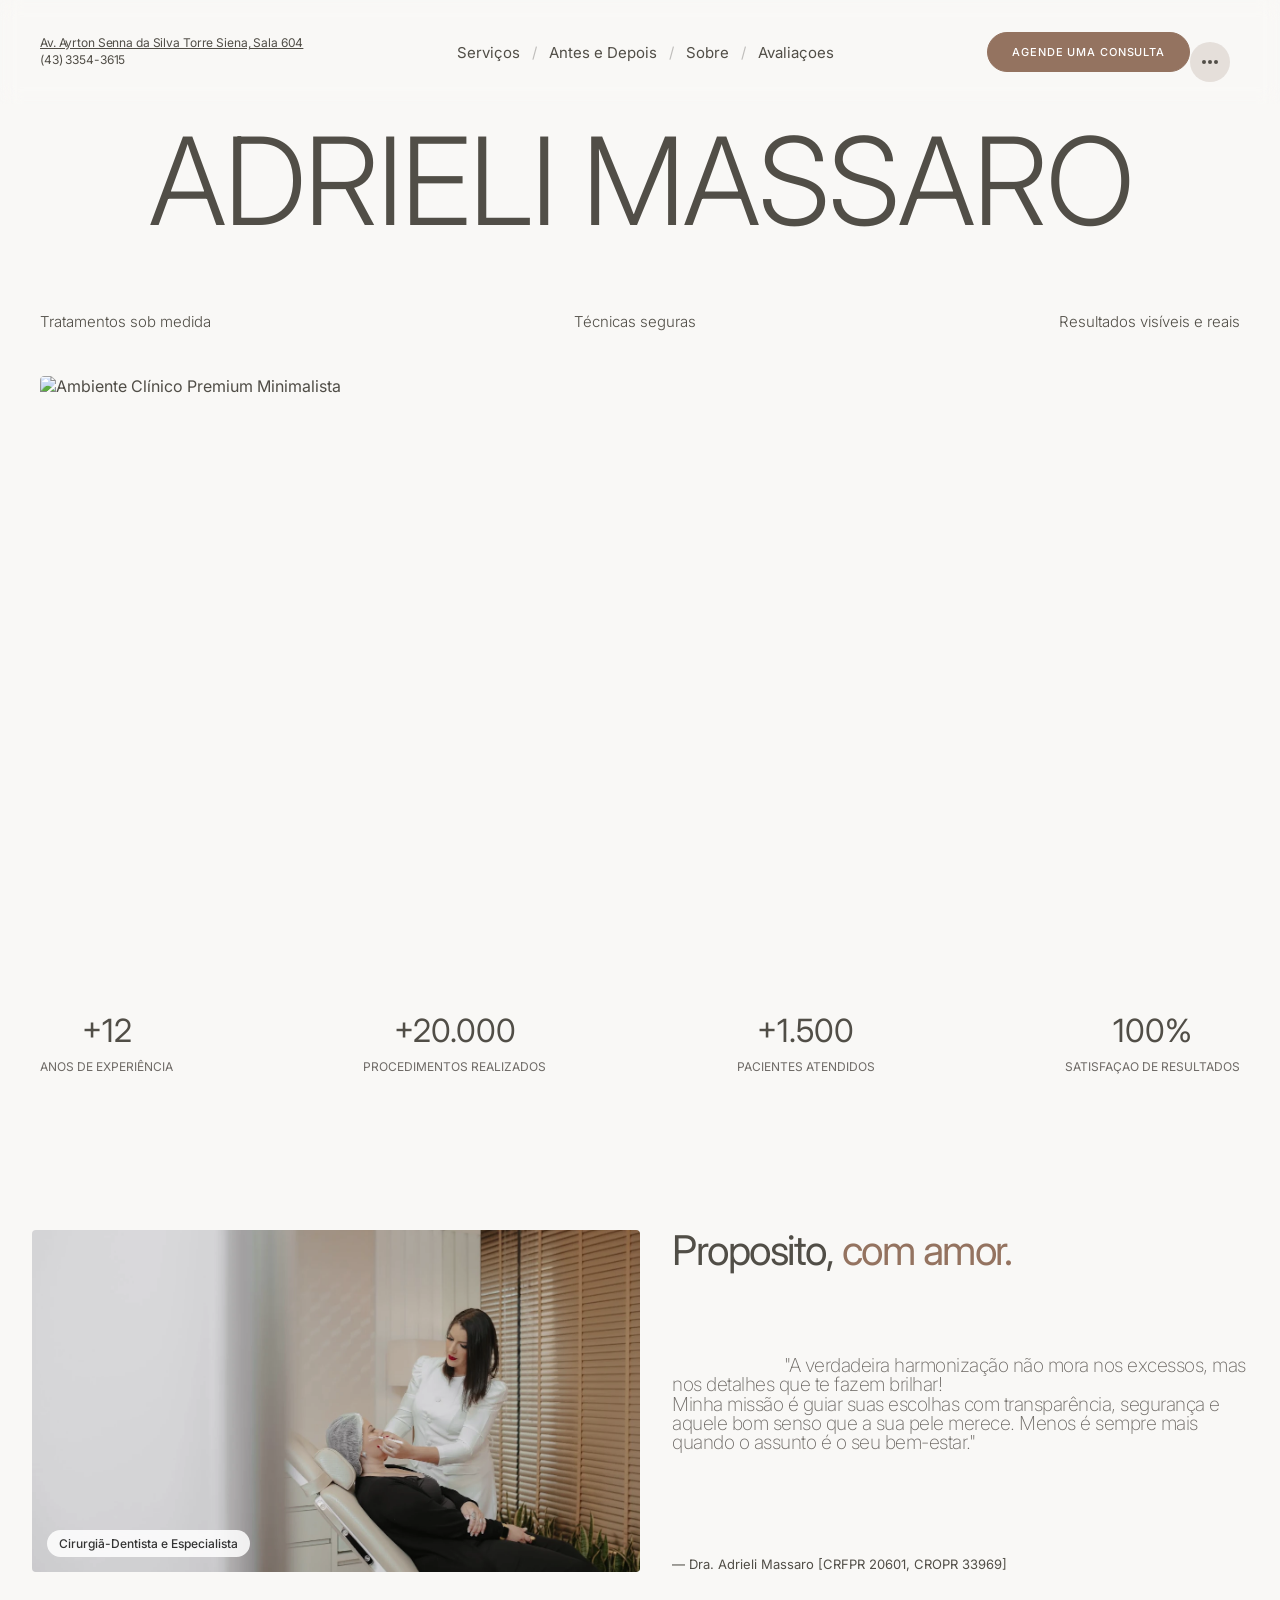
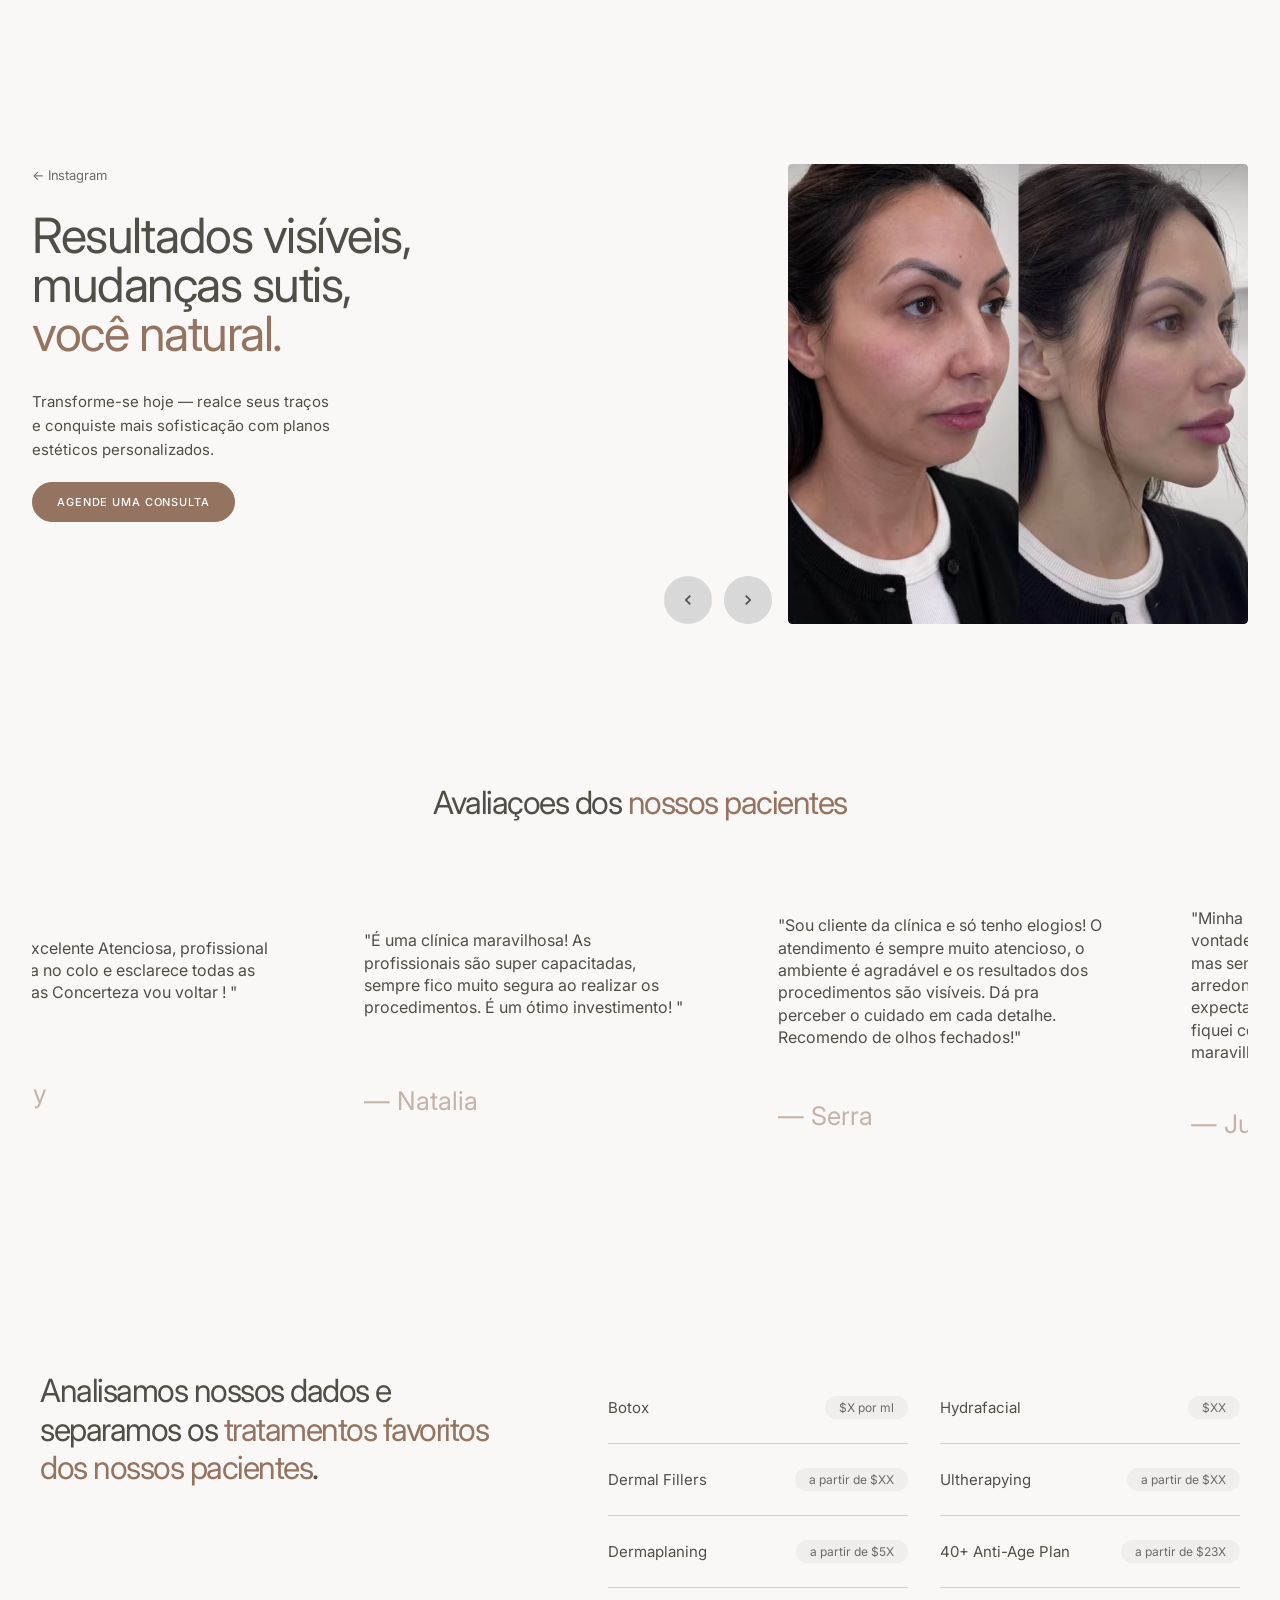
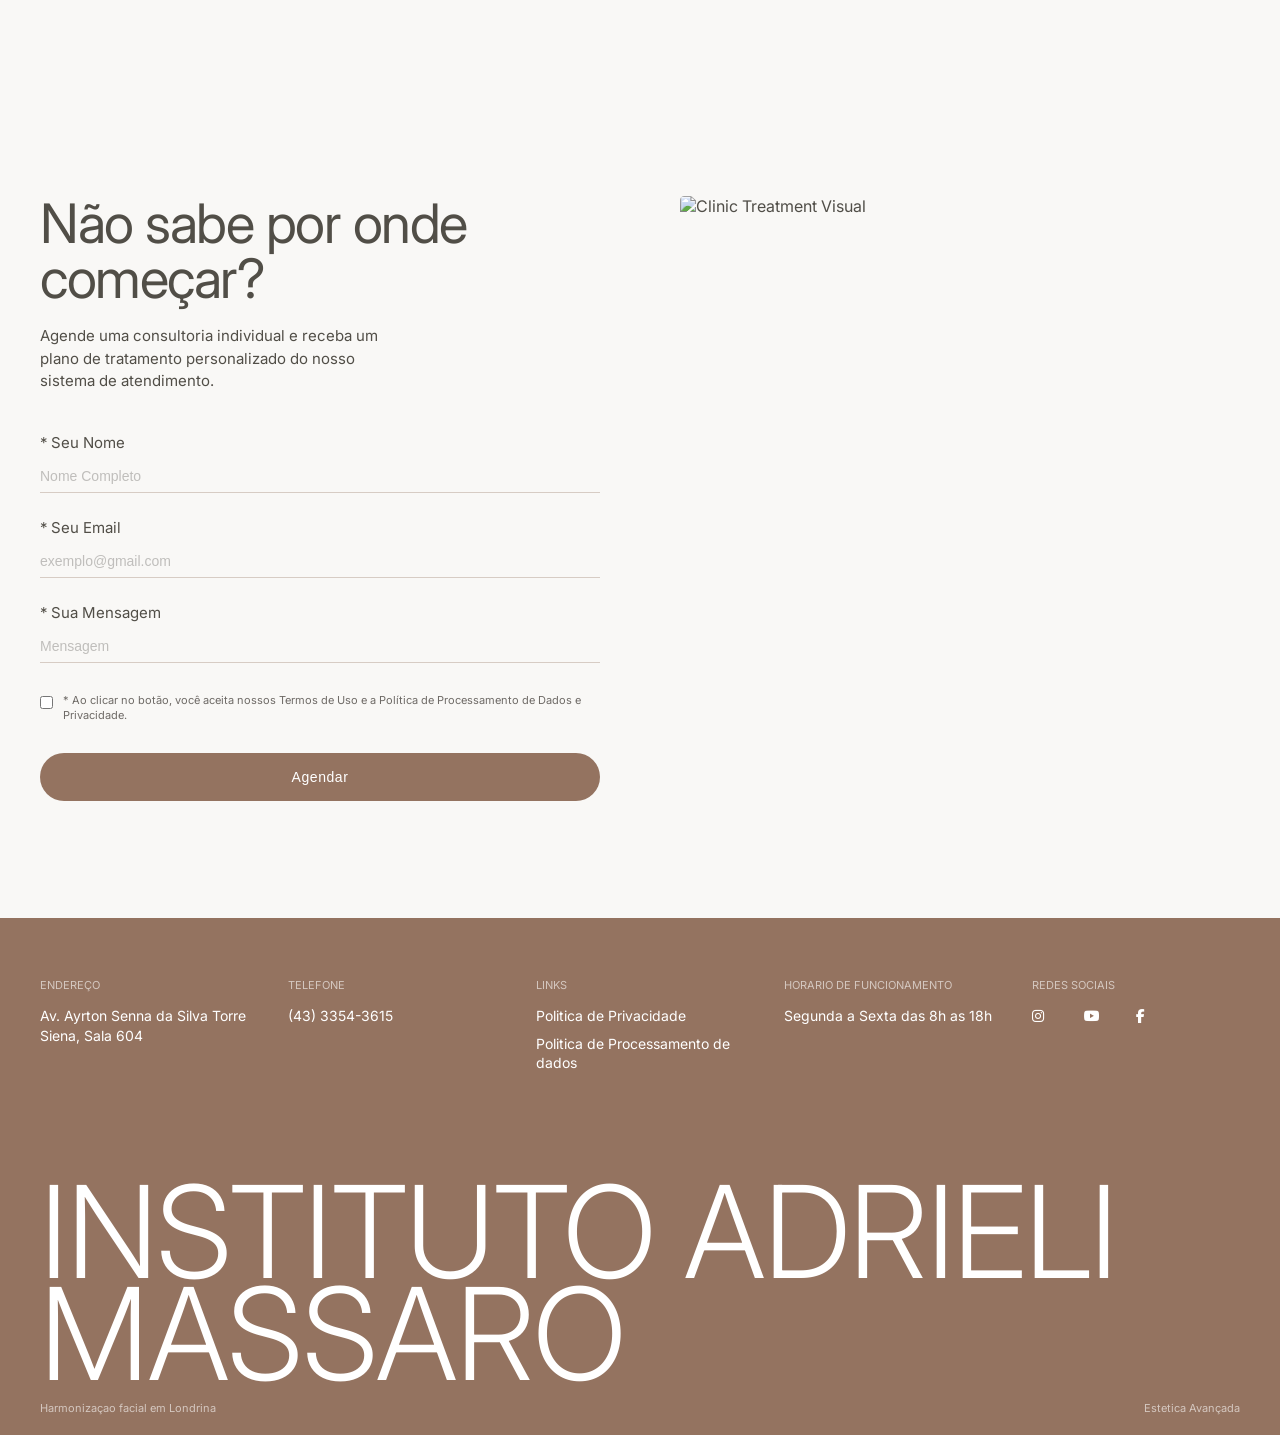
==== am/index.html @ c8bca827 "up am project" ====
<!DOCTYPE html>
<html lang="pt-BR">

<head>
    <meta charset="UTF-8">
    <meta name="viewport" content="width=device-width, initial-scale=1.0">
    <title>Harmonizaçao Facial em Londrina</title>

    <link rel="preconnect" href="https://fonts.googleapis.com">
    <link rel="preconnect" href="https://fonts.gstatic.com" crossorigin>
    <link href="https://fonts.googleapis.com/css2?family=Inter:wght@300;400;500&display=swap" rel="stylesheet">
    <link rel="stylesheet" href="style.css">
    <link rel="stylesheet" href="https://cdnjs.cloudflare.com/ajax/libs/font-awesome/6.5.1/css/all.min.css">
    <script src="https://cdnjs.cloudflare.com/ajax/libs/gsap/3.12.2/gsap.min.js"></script>

</head>

<body>


    <header class="navbar">
        <div class="nav-address">
            <a href="https://www.google.com/maps/place/Instituto+Adrieli+Massaro+%7C+Harmoniza%C3%A7%C3%A3o+em+Londrina+-+PR/@-23.3311338,-51.1826431,17z/data=!3m1!4b1!4m10!1m2!2m1!1sAv.+Ayrton+Senna+da+Silva+Torre+Siena,+Sala+604+Londrina!3m6!1s0x94eb43bbf89287ff:0x6aa1140ee7b37763!8m2!3d-23.3311388!4d-51.1777722!15sCjhBdi4gQXlydG9uIFNlbm5hIGRhIFNpbHZhIFRvcnJlIFNpZW5hLCBTYWxhIDYwNCBMb25kcmluYZIBFmhlYWx0aF9hbmRfYmVhdXR5X3Nob3DgAQA!16s%2Fg%2F11kgjy_y1t?entry=ttu&g_ep=EgoyMDI2MDYyNC4wIKXMDSoASAFQAw%3D%3D"
                target="_blank" style="text-decoration: underline; color: inherit;">
                <span>Av. Ayrton Senna da Silva Torre Siena, Sala 604</span>
            </a>
            <span>(43) 3354-3615</span>
        </div>

        <nav class="nav-links">
            <a href="#services">Serviços</a>
            <span class="nav-divider">/</span>
            <a href="#before-after">Antes e Depois</a>
            <span class="nav-divider">/</span>
            <a href="#stats">Sobre</a>
            <span class="nav-divider">/</span>

            <a href="#testimonials">Avaliaçoes</a>
        </nav>

        <div class="nav-actions">
            <a href="#book" class="btn btn-book" target="_blank">Agende uma consulta</a>
            <button class="btn-menu-dot" aria-label="Menu Extra">
                <svg width="16" height="4" viewBox="0 0 16 4">
                    <circle cx="2" cy="2" r="2" />
                    <circle cx="8" cy="2" r="2" />
                    <circle cx="14" cy="2" r="2" />
                </svg>
            </button>
        </div>

    </header>
    <div class="mobile-drawer" id="mobileDrawer">
        <div class="mobile-drawer__backdrop" id="drawerBackdrop"></div>
        <div class="mobile-drawer__panel">
            <nav class="mobile-drawer__links">
                <a href="#services">Serviços</a>
                <a href="#before-after">Antes e Depois</a>
                <a href="#stats">Sobre</a>
                <a href="#testimonials">Avaliações</a>
            </nav>
            <a href="#book" class="mobile-drawer__cta" target="_blank">Agende uma consulta</a>
        </div>
    </div>

    <main class="hero">
        <div class="hero-title-container">
            <h1 class="hero-title">ADRIELI MASSARO</h1>
        </div>


        <div class="hero-support-line">
            <div class="support-item">Tratamentos sob medida</div>
            <div class="support-item">Técnicas seguras</div>
            <div class="support-item">Resultados visíveis e reais
            </div>
        </div>

        <div class="hero-media-wrapper">
            <img src="https://images.pexels.com/photos/9157201/pexels-photo-9157201.jpeg"
                alt="Ambiente Clínico Premium Minimalista">
        </div>





    </main>
    <section class="stats" id="stats">
        <div class="stats-div">
            <p>
                +12
            </p>
            <span>anos de experiência</span>
        </div>


        <div class="stats-div">
            <p>
                +20.000
            </p>
            <span>procedimentos realizados</span>
        </div>


        <div class="stats-div">
            <p>
                +1.500
            </p>
            <span>pacientes atendidos</span>
        </div>

        <div class="stats-div">
            <p>
                100%
            </p>
            <span>satisfaçao de resultados</span>
        </div>

    </section>


    <section class="about">

        <div class="team-card">
            <div class="image-container">
                <img src="unnamed.webp" alt="">
                <span class="badge">Cirurgiã-Dentista e Especialista</span>
            </div>

        </div>

        <div class="quote-card">
            <h1>Proposito, <span class="highlight-text">com amor.</span> </h1>


            <p class="quote-text">"A verdadeira harmonização não mora nos excessos, mas
                nos detalhes que te fazem
                brilhar! <br> Minha
                missão é
                guiar suas escolhas com transparência, segurança e aquele bom senso que a sua pele merece. Menos é
                sempre mais quando o assunto é o seu bem-estar."</p>

            <span class="quote-author">— Dra. Adrieli Massaro [CRFPR 20601, CROPR 33969]</span>
        </div>


    </section>

    <section class="before-after-section" id="before-after">
        <div class="ba-container">

            <div class="ba-left">
                <span class="ba-tag"><a href="https://www.instagram.com/instituto.adrielimassaro/" target="_blank">←
                        Instagram</a></span>
                <div>
                    <h2 class="ba-title">
                        Resultados visíveis, mudanças sutis,
                        <span class="ba-title-muted"> você natural.</span>
                    </h2>
                    <p class="ba-description">
                        Transforme-se hoje — realce seus traços e conquiste mais sofisticação com planos estéticos
                        personalizados.
                    </p>
                    <br>
                    <a href="https://wa.me/554333543615?text=Ola%2C%20gostaria%20de%20agendar%20uma%20consulta!"
                        class="btn btn-book" target="_blank">Agende uma consulta</a>
                </div>

            </div>

            <div class="ba-right">
                <div class="ba-navigation">
                    <button class="nav-btn" aria-label="Anterior"> <svg viewBox="0 0 24 24">
                            <path d="M15.41 16.59L10.83 12l4.58-4.59L14 6l-6 6 6 6 1.41-1.41z" />
                        </svg></button>
                    <button class="nav-btn" aria-label="Próximo"> <svg viewBox="0 0 24 24">
                            <path d="M8.59 16.59L13.17 12 8.59 7.41 10 6l6 6-6 6-1.41-1.41z" />
                        </svg></button>
                </div>
                <div class="ba-image-wrapper">
                    <img src="image.png" alt="Antes e depois 1" class="ba-img active" />
                    <img src="image2.png" alt="Antes e depois 2" class="ba-img" />
                    <img src="image3.png" alt="Antes e depois 3" class="ba-img" />
                    <img src="image4.png" alt="Antes e depois 4" class="ba-img" />
                    <img src="image5.png" alt="Antes e depois 5" class="ba-img" />

                </div>
            </div>

        </div>
    </section>




    <section class="testimonials-section" id="testimonials">

        <header class="testimonials-header">
            <div class="testimonials-title-group">
                <h2 class="testimonials-title">Avaliaçoes dos <span class="highlight-text">nossos pacientes</span></h2>
            </div>


        </header>
        <!-- <div class="testimonials-actions">
            <button class="btn-nav btn-nav-prev" aria-label="Depoimento anterior">
                <svg viewBox="0 0 24 24">
                    <path d="M15.41 16.59L10.83 12l4.58-4.59L14 6l-6 6 6 6 1.41-1.41z" />
                </svg>
            </button>
            <button class="btn-nav btn-nav-next" aria-label="Próximo depoimento">
                <svg viewBox="0 0 24 24">
                    <path d="M8.59 16.59L13.17 12 8.59 7.41 10 6l6 6-6 6-1.41-1.41z" />
                </svg>
            </button>
        </div> -->
        <div class="testimonials-grid">

            <article class="testimonial-card">

                <blockquote class="testimonial-card-quote">
                    <p>"Adrieli é excelente
                        Atenciosa, profissional que te pega no colo e esclarece todas as suas dúvidas
                        Concerteza vou voltar !
                        "</p>
                </blockquote>
                <footer class="testimonial-card-footer">
                    <span class="author-company">Emily</span>
                </footer>
            </article>

            <article class="testimonial-card">

                <blockquote class="testimonial-card-quote">
                    <p>"É uma clínica maravilhosa! As profissionais são super capacitadas, sempre fico muito segura ao
                        realizar os procedimentos. É um ótimo investimento! "</p>
                </blockquote>
                <footer class="testimonial-card-footer">
                    <span class="author-company">Natalia</span>
                </footer>
            </article>


            <article class="testimonial-card">
                <blockquote class="testimonial-card-quote">
                    <p>"Sou cliente da clínica e só tenho elogios! O atendimento é sempre muito atencioso, o ambiente é
                        agradável e os resultados dos procedimentos são visíveis. Dá pra perceber o cuidado em cada
                        detalhe. Recomendo de olhos fechados!"</p>
                </blockquote>
                <footer class="testimonial-card-footer">
                    <span class="author-company">Serra</span>
                </footer>
            </article>

            <article class="testimonial-card">
                <blockquote class="testimonial-card-quote">
                    <p>"Minha melhor escolha. Sempre tive muita vontade em fazer harmonização facial, mas sempre tive
                        receio porque tenho rosto arredondado… superou minhas expectativas… ficou super natural e eu
                        fiquei com rosto bem mais fino. A clínica é maravilhosa!!"</p>
                </blockquote>
                <footer class="testimonial-card-footer">
                    <span class="author-company">Juliana</span>
                </footer>
            </article>

            <article class="testimonial-card">
                <blockquote class="testimonial-card-quote">
                    <p>"Amei tudo, desde atendimento na recepção, as funcionárias e o resultado ficou fantástico!! Fiz
                        tratamento capilar, botox, preenchimento labial e laser Co2!! Com certeza vou voltar!! Indico
                        muito!!!"</p>
                </blockquote>
                <footer class="testimonial-card-footer">
                    <span class="author-company">Eliane</span>
                </footer>
            </article>

            <article class="testimonial-card">
                <blockquote class="testimonial-card-quote">
                    <p>"Eu sou fã do trabalho da Dra. Adrieli, sempre gentil e dedicada a atender as necessidades das
                        pacientes. A clínica é linda, sempre cheirosa e a equipe toda é muito atenciosa e prestativa.
                        Recomendo!!!"</p>
                </blockquote>
                <footer class="testimonial-card-footer">
                    <span class="author-company">Leticia</span>
                </footer>
            </article>

        </div>
    </section>



    <section class="clinic-prices-section" id="services">
        <div class="prices-header">
            <h2>Analisamos nossos dados e separamos os<span class="highlight-text"> tratamentos favoritos dos nossos
                    pacientes</span>.</h2>
        </div>
        <div class="prices-container">

            <div class="prices-grid">
                <div class="price-item">
                    <span class="treatment-name">Botox</span>
                    <span class="price-tag">$X por ml</span>
                </div>
                <div class="price-item">
                    <span class="treatment-name">Hydrafacial</span>
                    <span class="price-tag">$XX</span>
                </div>
                <div class="price-item">
                    <span class="treatment-name">Dermal Fillers</span>
                    <span class="price-tag">a partir de $XX</span>
                </div>
                <div class="price-item">
                    <span class="treatment-name">Ultherapying</span>
                    <span class="price-tag">a partir de $XX</span>
                </div>
                <div class="price-item">
                    <span class="treatment-name">Dermaplaning</span>
                    <span class="price-tag">a partir de $5X</span>
                </div>
                <div class="price-item">
                    <span class="treatment-name">40+ Anti-Age Plan</span>
                    <span class="price-tag">a partir de $23X</span>
                </div>
            </div>
        </div>
    </section>

    <section class="clinic-contact-section">
        <div class="contact-container">
            <div class="contact-form-side">
                <h2>Não sabe por onde começar?</h2>
                <p class="contact-subtitle">Agende uma consultoria individual e receba um plano de tratamento
                    personalizado do nosso sistema de atendimento.</p>

                <form class="clinic-form" onsubmit="return false;">
                    <div class="form-group">
                        <label for="clinic-name">* Seu Nome</label>
                        <input type="text" id="clinic-name" placeholder="Nome Completo">
                    </div>

                    <div class="form-group">
                        <label for="clinic-email">* Seu Email</label>
                        <!-- Mantido o ID original para não quebrar seu CSS, apenas mudando o placeholder para fazer sentido -->
                        <input type="tel" id="clinic-phone" placeholder="exemplo@gmail.com">
                    </div>

                    <div class="form-group">
                        <label for="clinic-email">* Sua Mensagem</label>
                        <input type="text" id="clinic-text" placeholder="Mensagem">
                    </div>

                    <div class="form-checkbox-group">
                        <input type="checkbox" id="privacy-agreement">
                        <label for="privacy-agreement">* Ao clicar no botão, você aceita nossos Termos de Uso e a
                            Política
                            de Processamento de Dados e Privacidade.</label>
                    </div>

                    <button type="button" class="btn-consultation" onclick="gerarLinkWhatsApp(event)">
                        Agendar
                    </button>
                    <p class="form-error" id="form-error"></p>

                </form>
            </div>

            <div class="contact-image-side">
                <div class="image-wrapper">
                    <img src="https://images.pexels.com/photos/4672606/pexels-photo-4672606.jpeg"
                        alt="Clinic Treatment Visual">
                </div>
            </div>
        </div>
    </section>



    <footer class="clinic-footer">
        <div class="footer-container">
            <div class="footer-grid">
                <div class="footer-col">
                    <h3>Endereço</h3>
                    <p>Av. Ayrton Senna da Silva Torre Siena, Sala 604</p>
                </div>
                <div class="footer-col">
                    <h3>Telefone</h3>
                    <p>(43) 3354-3615</p>
                </div>
                <div class="footer-col">

                    <h3>Links</h3>
                    <p><a href="#">Politica de Privacidade</a></p>
                    <p><a href="#">Politica de Processamento de dados</a></p>
                </div>
                <div class="footer-col">
                    <h3>Horario de Funcionamento</h3>
                    <p>Segunda a Sexta das 8h as 18h</p>
                </div>
                <div class="footer-col">
                    <h3>Redes Sociais</h3>
                    <div class="social-icons">
                        <a href="https://www.instagram.com/dra.adrielimassaro/" target="_blank" class="icon-circle"
                            aria-label="Instagram">
                            <i class="fa-brands fa-instagram"></i>
                        </a>

                        <a href="https://www.youtube.com/@dra.adrielimassaro" target="_blank" class="icon-circle"
                            aria-label="YouTube">
                            <i class="fa-brands fa-youtube"></i>
                        </a>

                        <a href="https://www.facebook.com/institutoadrielimassaro/" target="_blank" class="icon-circle"
                            aria-label="Facebook">
                            <i class="fa-brands fa-facebook-f"></i>
                        </a>

                    </div>
                </div>
            </div>

            <div class="footer-branding">
                <div class="branding-bg-text">Instituto Adrieli massaro</div>
                <div class="branding-subtext">
                    <span>Harmonizaçao facial em Londrina</span>
                    <span>Estetica Avançada</span>
                </div>
            </div>
        </div>
    </footer>



    <script src="script.js"></script>
</body>

</html>
---- am/style.css ----
:root {
    --bg-principal: #F9F8F6;
    --texto-primario: #514E47;
    --texto-secundario: #6E6A66;
    --destaque-cta: #947360;
    --branco: #FFFFFF;
    --font-main: 'Inter', sans-serif;
    --transition-smooth: all 0.4s cubic-bezier(0.25, 1, 0.5, 1);
}

*,
*::before,
*::after {
    margin: 0;
    padding: 0;
    box-sizing: border-box;
    -webkit-font-smoothing: antialiased;
}

a {
    text-decoration: none;
    color: var(--branco);
}

body {
    background-color: var(--bg-principal);
    color: var(--texto-primario);
    font-family: var(--font-main);
    overflow-x: hidden;
}

img {
    display: block;
    border-radius: 4px;
    filter: grayscale(15%);
}


/* ─── NAVBAR ─────────────────────────────────────────────── */

.navbar {
    position: relative;
    width: 100%;
    display: flex;
    justify-content: space-between;
    align-items: center;
    padding: 2rem 40px;
    backdrop-filter: blur(10px);
    z-index: 100;
    opacity: 0;
}

.nav-address {
    font-size: 12px;
    line-height: 1.4;
    font-weight: 400;
    letter-spacing: -0.01em;
    color: var(--texto-primario);
}

.nav-address span {
    display: block;
}

.nav-links {
    display: flex;
    align-items: center;
    gap: 12px;
    font-size: 15px;
    font-weight: 400;
}

.nav-links a {
    text-decoration: none;
    color: var(--texto-primario);
    transition: var(--transition-smooth);
}

.nav-links a:hover {
    transition: 0.2s;
    color: #947360;
}

.nav-divider {
    color: rgba(60, 56, 53, 0.3);
    pointer-events: none;
}

.nav-actions {
    display: flex;
    align-items: center;
    gap: 10px;
}

.btn {
    font-size: 11px;
    font-weight: 500;
    letter-spacing: 0.08em;
    text-transform: uppercase;
    padding: 12px 24px;
    border-radius: 50px;
    cursor: pointer;
    transition: var(--transition-smooth);
    text-decoration: none;
    display: inline-block;
    border: none;
}

.btn-contacts {
    background: transparent;
    color: var(--texto-primario);
    border: 1px solid rgba(60, 56, 53, 0.2);
}

.btn-contacts:hover {
    background-color: var(--texto-primario);
    color: var(--bg-principal);
    border-color: var(--texto-primario);
}

.btn-book {
    background-color: var(--destaque-cta);
    color: var(--branco);
    border: 1px solid var(--destaque-cta);
}

.btn-book:hover {
    background-color: #7A665A;
    border-color: #7A665A;
    box-shadow: 0 4px 15px rgba(150, 126, 112, 0.2);
}

.mobile-drawer {
    display: none;
    position: fixed;
    inset: 0;
    z-index: 300;
    pointer-events: none; /* não bloqueia cliques quando fechado */
}

.mobile-drawer.is-open {
    pointer-events: all;
}

.mobile-drawer__backdrop {
    position: absolute;
    inset: 0;
    background: rgba(30, 25, 22, 0.45);
    backdrop-filter: blur(4px);
    opacity: 0;
    transition: opacity 0.3s ease;
    z-index: 1; /* atrás do painel */
}

.mobile-drawer__panel {
    position: absolute;
    top: 0;
    right: 0;
    height: 100%;
    width: min(320px, 85vw);
    background: var(--bg-principal, #faf8f5);
    display: flex;
    flex-direction: column;
    justify-content: center;
    gap: 2.5rem;
    padding: 3rem 2.5rem;
    transform: translateX(100%);
    transition: transform 0.35s cubic-bezier(0.4, 0, 0.2, 1);
    z-index: 2; /* na frente do backdrop */
}

.mobile-drawer.is-open .mobile-drawer__backdrop {
    opacity: 1;
}

.mobile-drawer.is-open .mobile-drawer__panel {
    transform: translateX(0);
}

/* Estado aberto */
.mobile-drawer.is-open .mobile-drawer__backdrop {
    opacity: 1;
}

.mobile-drawer.is-open .mobile-drawer__panel {
    transform: translateX(0);
}

/* Links do drawer */
.mobile-drawer__links {
    display: flex;
    flex-direction: column;
    gap: 1.5rem;
}

.mobile-drawer__links a {
    font-size: 22px;
    font-weight: 400;
    letter-spacing: -0.02em;
    color: var(--texto-primario);
    text-decoration: none;
    transition: color 0.2s;
}

.mobile-drawer__links a:hover {
    color: #947360;
}

/* CTA dentro do drawer */
.mobile-drawer__cta {
    display: inline-block;
    font-size: 11px;
    font-weight: 500;
    letter-spacing: 0.08em;
    text-transform: uppercase;
    padding: 12px 24px;
    border-radius: 50px;
    background-color: var(--destaque-cta);
    color: var(--branco);
    text-decoration: none;
    text-align: center;
    transition: background 0.2s;
}

.mobile-drawer__cta:hover {
    background-color: #7A665A;
}


.btn-menu-dot {
    position: relative;
    z-index: 200;
    transition: var(--transition-smooth), top 0.3s, right 0.3s, position 0s;

    top: 10px;
    right: 10px;
    width: 40px;
    height: 40px;
    border-radius: 50%;
    background-color: rgba(150, 126, 112, 0.2);
    display: flex;
    align-items: center;
    justify-content: center;
    cursor: pointer;
    transition: var(--transition-smooth);
    border: none;
}
.btn-menu-dot.is-floating {
    position: fixed;
    top: 20px;
    right: 24px;
    background-color: rgba(150, 126, 112, 0.85);
    backdrop-filter: blur(8px);
    box-shadow: 0 4px 20px rgba(0, 0, 0, 0.12);
}
.btn-menu-dot.is-floating svg {
    fill: var(--branco);
}

.btn-menu-dot:hover {
    background-color: rgba(60, 56, 53, 0.1);
    transform: scale(1.05);
}

.btn-menu-dot svg {
    fill: var(--texto-primario);
}



/* ─── HERO ───────────────────────────────────────────────── */

.hero {
    padding: 0 40px 60px 40px;
    display: flex;
    flex-direction: column;
    width: 100%;
}

.hero-title-container {
    overflow: hidden;
    margin-top: -10px;
    display: flex;
    padding: 2rem 0;

}

.hero-title {
    font-size: 9.5vw;
    font-weight: 300;
    letter-spacing: -2px;
    line-height: 0.9;
    text-transform: uppercase;
    text-align: center;
    width: 100%;
    color: var(--texto-primario);
    user-select: none;
    transform: translateY(100%);
}

.hero-support-line {
    display: flex;
    justify-content: space-between;
    align-items: center;
    margin-top: 25px;
    margin-bottom: 45px;
    padding-top: 20px;
    font-size: 15px;
    font-weight: 300;
    color: var(--texto-primario);
    opacity: 0;
}

.hero-media-wrapper {
    width: 100%;
    aspect-ratio: 21 / 9;
    overflow: hidden;
    border-radius: 4px;
    opacity: 0;
    transform: scale(1.03);
}

.hero-media-wrapper img {
    width: 100%;
    height: 100%;
    object-fit: cover;
    object-position: center 35%;
    filter: grayscale(10%) contrast(102%);
}


/* stats */

.stats {
    padding: 60px 40px;
    width: 100%;
    display: flex;
    flex-direction: row;
    justify-content: space-between;


}

.stats-div {
    display: flex;
    flex-direction: column;
    align-items: center;
    gap: 0.6rem;

}

.stats-div p {
    font-size: 2rem;
}

.stats-div span {
    text-transform: uppercase;
    color: var(--texto-secundario);
    font-size: 0.75rem;

}


/* avalicoes */
.testimonials-section {
    min-height: 60vh;
    padding: 4rem 2rem;
    margin: 0 auto;
}



/* ==========================================================================
       CABEÇALHO (.testimonials-header)
       ========================================================================== */

.testimonials-header {
    display: flex;
    flex-direction: column;
    align-items: center;
    gap: 24px;
    margin-bottom: 40px;

}

.testimonials-title {
    font-size: 3.2rem;
    font-weight: 400;
    line-height: 1.2;
    color: var(--texto-primario);

}


.testimonials-nav-group {
    display: flex;
    flex-direction: column;
    gap: 20px;
    max-width: 500px;
}

.testimonials-support-text {
    font-size: 1rem;
    line-height: 1.5;
    color: var(--texto-secundario);
    text-align: center;
}

.testimonials-actions {
    display: flex;
    gap: 12px;
}


.btn-nav svg,
.ba-navigation svg {
    width: 20px;
    height: 20px;
    fill: currentColor;
}

/* ==========================================================================
       GRID / CARROSSEL RESPONSIVO (.testimonials-grid)
       ========================================================================== */
.testimonials-grid {
    display: flex;
    /* Mudamos para flex para facilitar o efeito de loop infinito */
    gap: 24px;
    overflow-x: auto;
    scrollbar-width: none;
    /* Oculta barra no Firefox */
    padding-bottom: 10px;
}

.testimonials-grid::-webkit-scrollbar {
    display: none;
    /* Oculta barra no Chrome/Safari */
}

/* Garante que os cards mantenham o tamanho correto no Flexbox */
.testimonial-card {
    flex: 0 0 calc((100% - (24px * 2)) / 3);
    /* mobile- */
    border-radius: 4px;
    padding: 32px;
    display: flex;
    flex-direction: column;
    justify-content: space-evenly;
    gap: 32px;
    min-height: 320px;
    /* NOVAS PROPRIEDADES PARA O EFEITO */
    transition: transform 0.4s cubic-bezier(0.25, 1, 0.5, 1), box-shadow 0.4s ease;
    position: relative;
    z-index: 1;
    cursor: pointer;
}

/* Efeito Hover no Card */
.testimonial-card:hover {
    z-index: 10;
}

/* Citação */
.testimonial-card-quote {
    font-size: 1rem;
    line-height: 1.4;
    color: var(--texto-primario);
}

/* Rodapé do Card */
.testimonial-card-footer {
    font-size: 1.6rem;
    color: #94736085;
}



.author-company::before {
    content: " — ";
}


/* Container Principal */
.team-section {

    margin: 0 auto;
    padding: 60px 2rem;
}

/* Cabeçalho Alinhado */
.team-header {
    display: flex;
    justify-content: space-between;
    margin-bottom: 40px;
}

.team-header p {
    color: var(--texto-primario);
    text-align: right;
}

.team-header h2 {
    font-size: 3.2rem;
    font-weight: 400;
    line-height: 1;
    color: var(--texto-primario);
    max-width: 45%;
}

/* Grid Responsivo (Mobile First) */
.team-grid {
    display: grid;
    grid-template-columns: repeat(3, 1fr);
    gap: 20px;

}

/* Card Individual */
.team-card {
    display: flex;
    flex-direction: column;
}

/* Container da Imagem para posicionar o Badge */
.team-card .image-container {
    position: relative;
    width: 100%;
    aspect-ratio: 16/9;
    overflow: hidden;
}

.team-card .image-container img {
    width: 100%;
    height: 100%;

    object-fit: cover;
    /* Garante que a foto preencha o espaço sem distorcer */
    display: block;
}

/* Badge (Etiqueta dentro da foto) */
.team-card .badge {
    position: absolute;
    bottom: 15px;
    left: 15px;
    background-color: rgba(255, 255, 255, 0.85);
    backdrop-filter: blur(4px);
    /* Efeito sutil de vidro fosco */
    padding: 6px 12px;
    border-radius: 20px;
    font-size: 0.75rem;
    color: #333;
    font-weight: 500;
    pointer-events: none;
    /* Evita interferir no clique */
}

.nav-buttons {
    display: flex;
    gap: 12px;
}

.nav-btn,
.btn-nav {
    width: 48px;
    height: 48px;
    border-radius: 50%;
    border: none;
    background-color: #d8d8d8;
    color: var(--texto-primario);
    display: flex;
    align-items: center;
    justify-content: center;
    cursor: pointer;
    transition: transform 0.3s cubic-bezier(0.25, 1, 0.5, 1), opacity 0.3s ease;
}

.nav-btn:hover {
    transform: scale(1.05);
    opacity: 0.85;
}


/* ─── PREÇOS ─────────────────────────────────────────────── */

.clinic-prices-section {
    display: flex;
    flex-direction: row;
    justify-content: space-between;
    align-items: flex-start;
    padding: 7rem 40px;
    gap: 7rem;
}

.prices-header {
    max-width: 38%;
    flex-shrink: 0;
}

.prices-header h2,
.testimonials-header h2 {
    font-size: clamp(1.8rem, 2.5vw, 2.5rem);
    font-weight: 400;
    line-height: 1.2;
    margin: 0;
    color: var(--texto-primario);
}

.highlight-text {
    color: var(--destaque-cta);
}

.prices-container {
    width: 90%;
}

.prices-grid {
    flex: 1;
    display: grid;
    grid-template-columns: 1fr 1fr;
    column-gap: 2rem;
    row-gap: 0;

}

.price-item {
    display: flex;
    justify-content: space-between;
    align-items: center;
    padding: 1.5rem 0;
    border-bottom: 1.5px solid #94736055;
}

.treatment-name {
    font-size: 15px;
    font-weight: 400;
    color: var(--texto-primario);
}

.price-tag {
    font-size: 12px;
    background-color: rgba(60, 56, 53, 0.05);
    padding: 4px 14px;
    border-radius: 20px;
    color: var(--texto-secundario);
}

/**/

.about {
    padding: 6rem 2rem;
    display: grid;
    grid-template-columns: repeat(2, 1fr);

}


.about p {
    font-size: 1.5vw;
    letter-spacing: -0.5px;
    line-height: 1;
    color: var(--texto-secundario);
    font-weight: 200;
    text-indent: 7rem;

}

.quote-card {
    display: flex;
    flex-direction: column;
    justify-content: space-between;
    padding-left: 2rem;
    position: relative;
    overflow: hidden;
}

.quote-card h1 {
    font-size: 3.2vw;
    font-weight: 400;
    line-height: 1;
    color: var(--texto-primario);


}

.quote-mark {
    position: absolute;
    top: -2vw;
    left: -2vw;
    font-size: 7vw;
    line-height: 1;
    color: #000;
    opacity: 0.3;
    user-select: none;
    pointer-events: none;
}

.quote-text {
    position: relative;
    z-index: 1;
    font-size: 15px;
    line-height: 1.7;
    color: #111;
    margin: 0 0 1.2rem;

}

.quote-author {
    font-size: 13px;
    color: var(--texto-primario);
}

/* ─── BEFORE / AFTER ─────────────────────────────────────── */

.before-after-section {
    padding: 6rem 2rem;

}

.ba-container {
    display: grid;
    grid-template-columns: 1fr 1fr;
    gap: 3rem;
    align-items: start;
    justify-content: space-between;
}

.ba-left {
    display: flex;
    flex-direction: column;
    height: 100%;
    gap: 28px;
    width: 70%;
}

.ba-left>div {
    margin-top: vh;
}

.ba-tag a {
    font-size: 13px;
    color: var(--texto-secundario);
    font-weight: 400;
    letter-spacing: -0.01em;
}

.ba-title {
    font-size: clamp(32px, 3.8vw, 56px);
    font-weight: 400;
    line-height: 1;
    color: var(--texto-primario);
}

.ba-title-muted {
    color: var(--destaque-cta);
}

.ba-description {
    font-size: 15px;
    line-height: 1.6;
    color: var(--texto-primario);
    max-width: 300px;
    margin-top: 2rem;
}

.ba-navigation {
    display: flex;
    gap: 12px;
    margin-top: 8px;
}

.ba-right {
    display: flex;
    align-items: end;
    gap: 1rem;
}

.ba-image-wrapper {
    width: 100%;
    aspect-ratio: 1 / 1;
    overflow: hidden;
    border-radius: 4px;
    position: relative;
}

.ba-img {
    position: absolute;
    inset: 0;
    width: 100%;
    height: 100%;
    object-fit: cover;
    object-position: center top;
    display: block;
    opacity: 0;
    transition: opacity 0.5s ease;
}

.ba-img.active {
    opacity: 1;
}


@media (max-width: 1024px) {

    .about {
        grid-template-columns: 1fr;

    }

    .ba-container {
        grid-template-columns: 1fr;
        gap: 40px;
    }

    .ba-right {
        flex-direction: column;

        gap: 1rem;
    }

    .ba-left {
        width: 100%;
    }

    .ba-description {
        max-width: 100%;
    }
}

@media (max-width: 480px) {
    .before-after-section {
        padding: 60px 20px;
    }

    .ba-image-wrapper {
        aspect-ratio: 4 / 3;
    }
}

/* ─── CONTATO ────────────────────────────────────────────── */

.clinic-contact-section {
    padding: 6rem 40px;
}

.contact-container {
    display: flex;
    align-items: flex-start;
    gap: 5rem;
}

.contact-form-side {
    flex: 1;
}

.contact-form-side h2 {
    font-size: 3.4rem;
    font-weight: 400;
    margin: 0 0 20px 0;
    line-height: 1;
    color: var(--texto-primario);
}

.contact-subtitle {
    font-size: 15px;
    color: var(--texto-primario);
    line-height: 1.5;
    margin-bottom: 40px;
    max-width: 360px;
}

.clinic-form .form-group {
    margin-bottom: 25px;
}

.form-error {
    color: #e53935;
    font-size: 0.8rem;
    margin-top: 0.5rem;
    min-height: 1em;
    /* evita layout shift */
}

.clinic-form label {
    display: block;
    font-size: 15px;
    margin-bottom: 8px;
    font-weight: 400;
    color: var(--texto-primario);
}

.clinic-form input[type="text"],
.clinic-form input[type="tel"] {
    width: 100%;
    border: none;
    border-bottom: 1.5px solid #94736055;
    background: transparent;
    padding: 8px 0;
    font-size: 14px;
    color: var(--texto-primario);
    outline: none;
    transition: border-color 0.3s ease;
}

.clinic-form input[type="text"]:focus,
.clinic-form input[type="tel"]:focus {
    border-bottom-color: var(--destaque-cta);
}

.clinic-form input::placeholder {
    color: rgba(60, 56, 53, 0.3);
}

.clinic-form .form-checkbox-group {
    display: flex;
    align-items: flex-start;
    gap: 10px;
    margin-top: 30px;
    margin-bottom: 30px;
}

.clinic-form input[type="checkbox"] {
    margin-top: 3px;
    accent-color: var(--destaque-cta);
}

.clinic-form .form-checkbox-group label {
    font-size: 11px;
    color: var(--texto-secundario);
    line-height: 1.4;
    margin: 0;
}

.btn-consultation {
    display: block;
    width: 100%;
    background-color: var(--destaque-cta);
    color: var(--branco);
    border: none;
    padding: 16px;
    border-radius: 30px;
    font-size: 14px;
    font-weight: 500;
    letter-spacing: 0.04em;
    cursor: pointer;
    text-align: center;
    transition: var(--transition-smooth);
}

.btn-consultation:hover {
    background-color: #7A665A;
}

.contact-image-side {
    flex: 1;
}

.image-wrapper {
    width: 100%;
    aspect-ratio: 1.2 / 1;
    overflow: hidden;
    border-radius: 4px;
}

.image-wrapper img {
    width: 100%;
    height: 100%;
    object-fit: cover;
    object-position: center;
}


/* ─── FOOTER ─────────────────────────────────────────────── */

.clinic-footer {
    background-color: var(--destaque-cta);
    color: var(--branco);
    padding: 60px 40px 20px 40px;
}

.footer-grid {
    display: flex;
    justify-content: space-between;
    flex-wrap: wrap;
    gap: 40px;
    margin-bottom: 80px;
}

.footer-col {
    flex: 1;
    min-width: 160px;
}

.footer-col h3 {
    font-size: 11px;
    font-weight: 400;
    color: rgba(255, 255, 255, 0.6);
    text-transform: uppercase;
    margin: 0 0 14px 0;
}

.footer-col p,
.footer-col a {
    font-size: 14px;
    color: var(--branco);
    text-decoration: none;
    display: block;
    margin: 0 0 8px 0;
    line-height: 1.4;
}

.footer-col a:hover {
    opacity: 0.7;
}

.social-icons {
    display: flex;
    gap: 12px;
}

.mobile-drawer {
    display: none;
}

.icon-circle {
    display: inline-flex;
    align-items: center;
    justify-content: center;
    width: 40px;
    height: 40px;
    border-radius: 50%;
    color: #fff;
    /* Cor do ícone */
    text-decoration: none;
    font-size: 18px;
    /* Tamanho do ícone */
    transition: 0.3s;
}

/* Efeito opcional ao passar o mouse */
.icon-circle:hover {
    opacity: 0.8;
}

.footer-branding {
    margin-top: 40px;
    padding-top: 20px;
}

.branding-bg-text {
    font-size: 10vw;
    font-weight: 300;
    line-height: 0.8;
    text-transform: uppercase;
    width: 100%;
}

.branding-subtext {
    display: flex;
    justify-content: space-between;
    font-size: 11px;
    color: rgba(255, 255, 255, 0.6);
    margin-top: 15px;
}

h1,
h2,
.branding-bg-text {
    letter-spacing: -1.5px;
}

/* ─── RESPONSIVIDADE ─────────────────────────────────────── */

@media (max-width: 1024px) {


    .team-grid {
        grid-template-columns: repeat(2, 1fr);
    }

    .team-header h2 {
        font-size: 2.5rem;
    }


    .navbar {
        padding: 20px;
    }

    .nav-links {
        display: none;
    }

    .hero {
        padding: 0 20px 40px 20px;
    }

    .hero-support-line {
        font-size: 11px;
    }


    .clinic-prices-section {
        gap: 2rem;
    }

    .prices-header {
        max-width: 56%;

    }

    .prices-container {
        width: 100%;
    }

    .prices-grid {
        grid-template-columns: 1fr;
    }

    .contact-container {
        flex-direction: column-reverse;
        gap: 50px;

    }

    .contact-form-side {
        width: 100%;
    }


}

@media (max-width: 768px) {

  .mobile-drawer {
        display: block;
    }

    .nav-links {
        display: none;
    }

    .btn-book {
        display: none;
    }

    .navbar {
        padding: 1.5rem 20px;
    }

    .testimonial-card {
        flex: 0 0 calc(100% - 40px);
        /* Mobile */
    }


    .team-grid {
        grid-template-columns: 1fr;
    }

    .hero-title {
        font-size: 10vw;
        margin-top: 20px;
    }

    .hero-support-line {
        gap: 10px;
        text-align: center;
        align-items: center;
    }

    .hero-media-wrapper {
        aspect-ratio: 16 / 10;
    }

    .clinic-prices-section {
        flex-direction: column;
        align-items: stretch;
    }

    .prices-header {
        max-width: 100%;
        text-align: left;
    }

    .contact-form-side h2 {
        font-size: 38px;
    }

    .footer-grid {
        display: grid;
        grid-template-columns: 1fr 1fr;
        gap: 30px;
    }

    .clinic-prices-section,
    .clinic-contact-section,
    .testimonials-section {
        padding: 6rem 20px;
    }

    .clinic-footer {
        padding: 40px 20px 20px 20px;
    }

    .stats {

        display: grid;
        grid-template-columns: 1fr 1fr;
        padding: 0;
    }

    .stats-div {
        display: flex;
        flex-direction: column;
        gap: 1rem;
        margin: 1.5rem;

    }

    .stats-div p {
        font-size: 7vw;
    }


    .stats-div span {
        text-transform: uppercase;
        color: var(--texto-secundario);
        font-size: 0.65rem;

    }
}

@media (max-width: 480px) {

    .clinic-prices-section,
    .clinic-contact-section {
        padding-left: 20px;
        padding-right: 20px;
    }

    .ba-title {
        font-size: 32px;
        margin-bottom: 20px;
    }

    .stats-div {
        align-items: start;
    }


    .footer-grid {
        grid-template-columns: 1fr;
    }

    .branding-subtext {
        flex-direction: column;
        gap: 50px;
    }
}
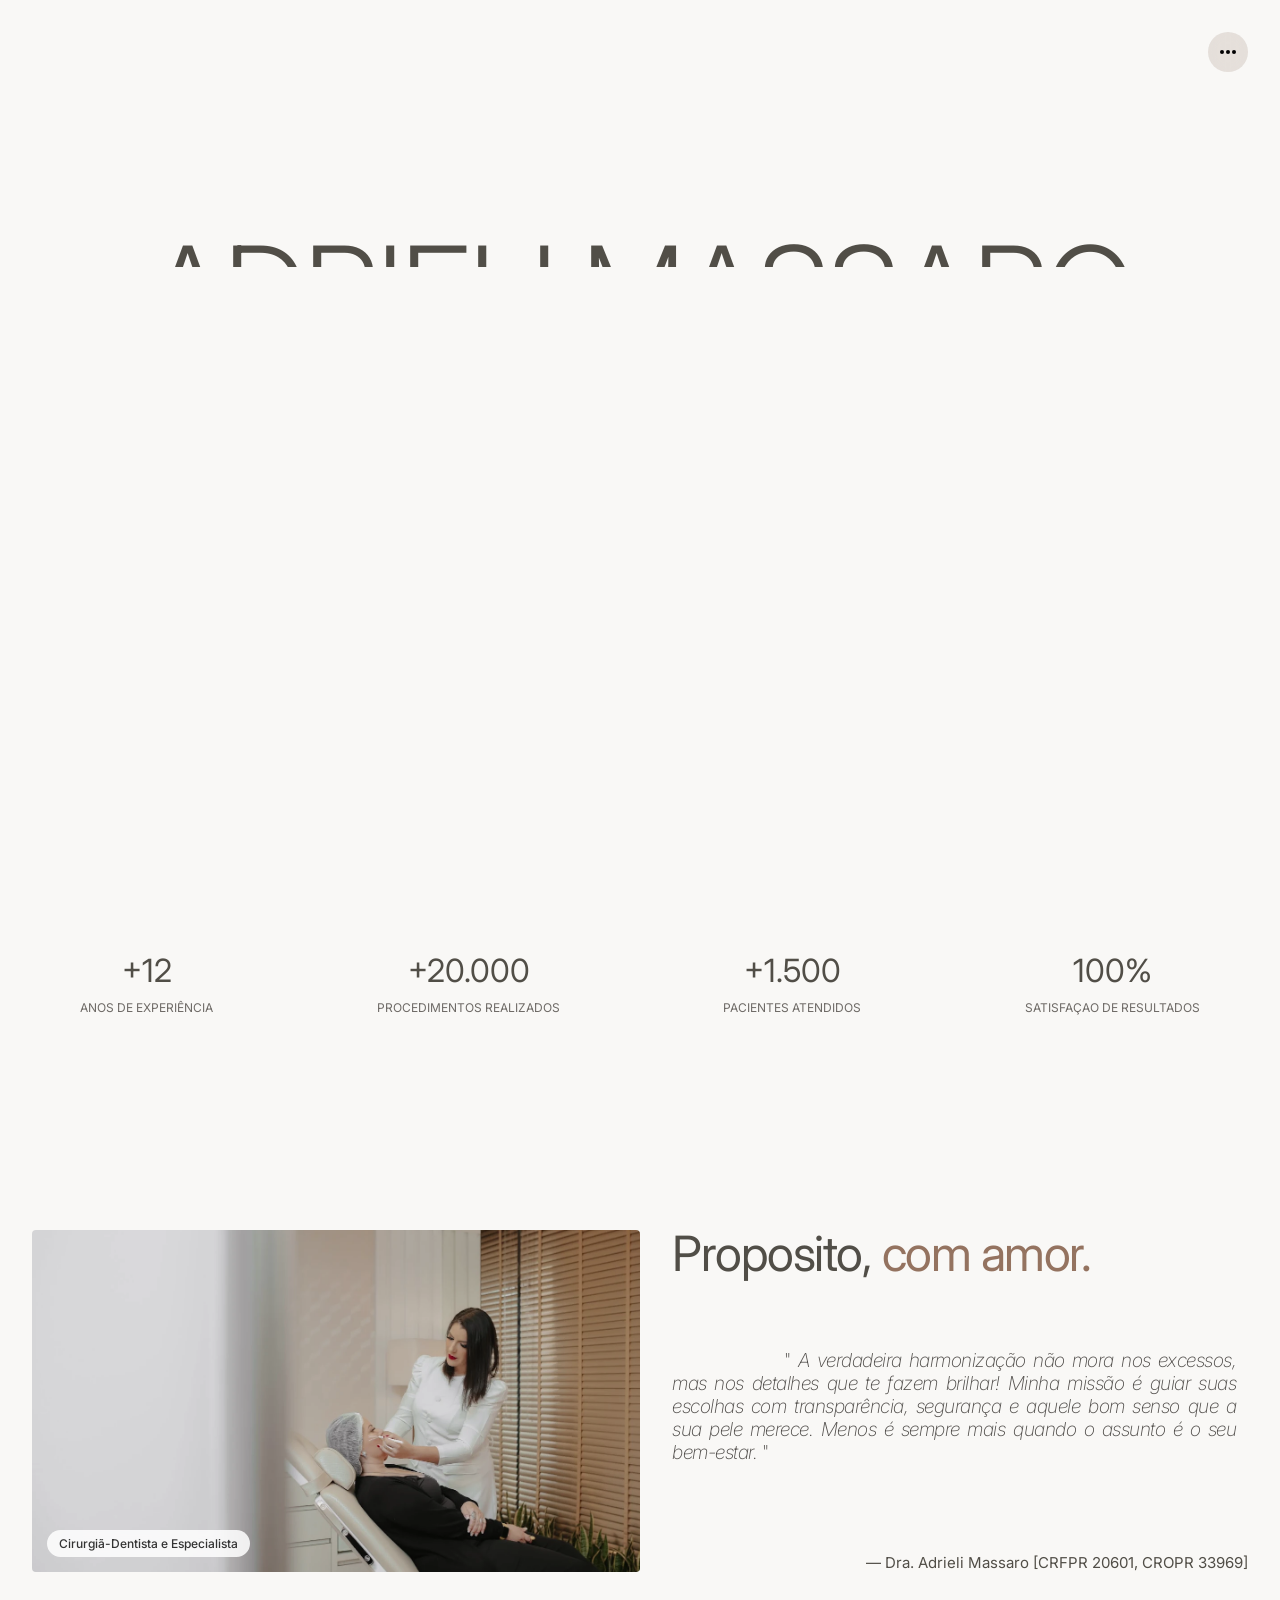
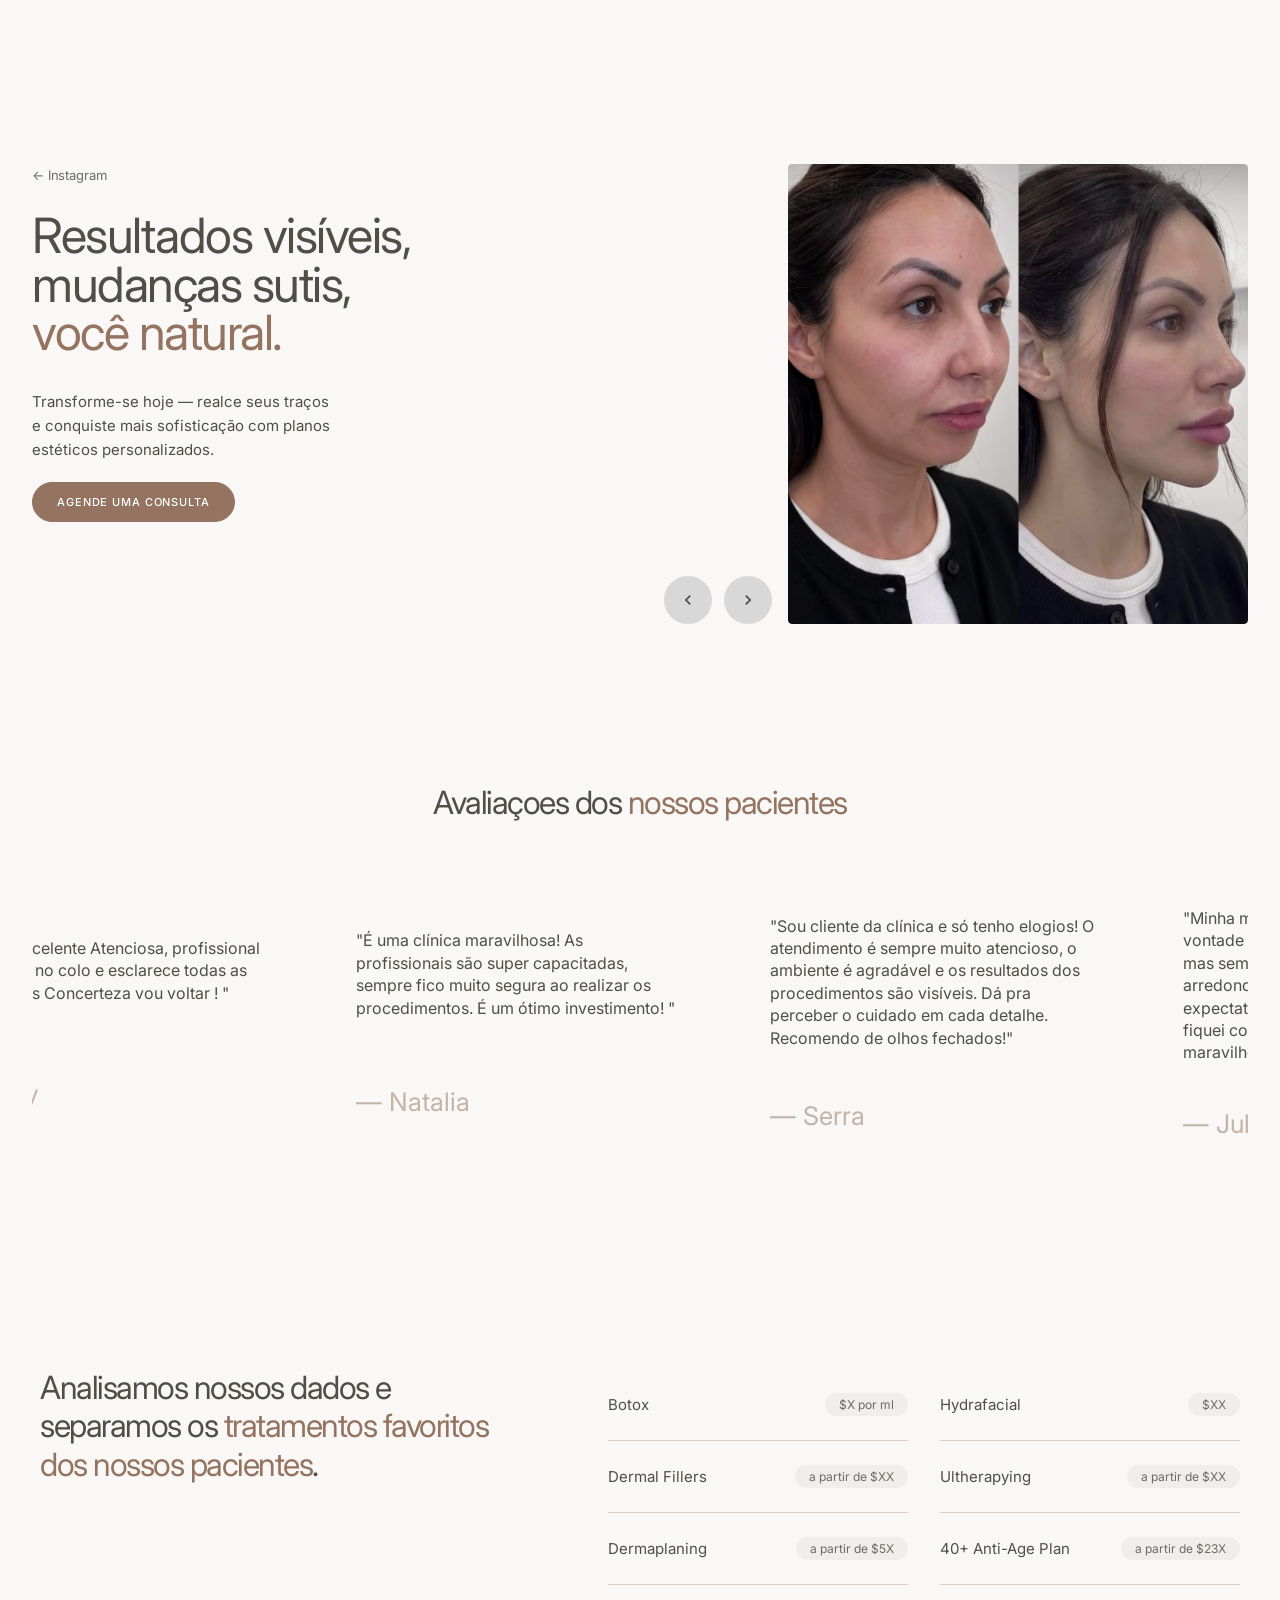
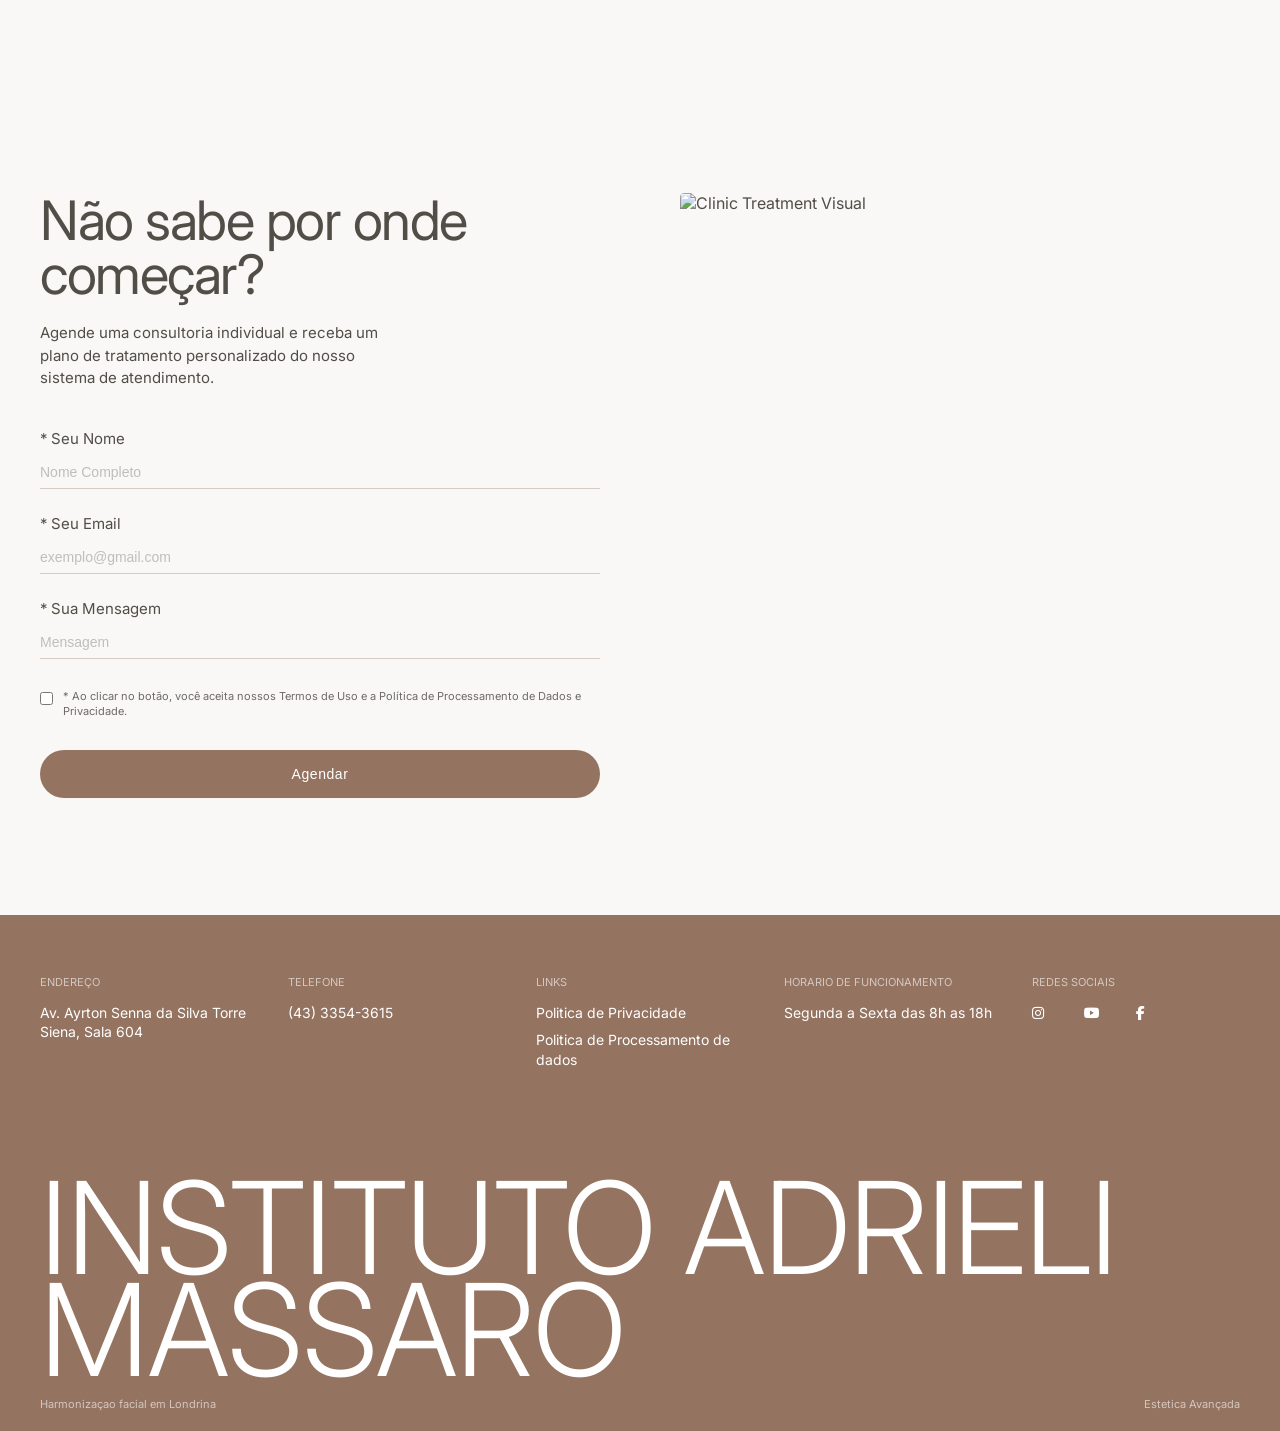
==== commit 6ac75abe: "up improvements (menu mob nao abre, - feito about section nao responsiva - feito todos os efeitos (s" ====
--- a/am/index.html
+++ b/am/index.html
@@ -12,55 +12,81 @@
     <link rel="stylesheet" href="style.css">
     <link rel="stylesheet" href="https://cdnjs.cloudflare.com/ajax/libs/font-awesome/6.5.1/css/all.min.css">
     <script src="https://cdnjs.cloudflare.com/ajax/libs/gsap/3.12.2/gsap.min.js"></script>
-
+    <script src="https://cdnjs.cloudflare.com/ajax/libs/gsap/3.12.2/ScrollTrigger.min.js"></script>
 </head>
 
 <body>
 
 
-    <header class="navbar">
-        <div class="nav-address">
-            <a href="https://www.google.com/maps/place/Instituto+Adrieli+Massaro+%7C+Harmoniza%C3%A7%C3%A3o+em+Londrina+-+PR/@-23.3311338,-51.1826431,17z/data=!3m1!4b1!4m10!1m2!2m1!1sAv.+Ayrton+Senna+da+Silva+Torre+Siena,+Sala+604+Londrina!3m6!1s0x94eb43bbf89287ff:0x6aa1140ee7b37763!8m2!3d-23.3311388!4d-51.1777722!15sCjhBdi4gQXlydG9uIFNlbm5hIGRhIFNpbHZhIFRvcnJlIFNpZW5hLCBTYWxhIDYwNCBMb25kcmluYZIBFmhlYWx0aF9hbmRfYmVhdXR5X3Nob3DgAQA!16s%2Fg%2F11kgjy_y1t?entry=ttu&g_ep=EgoyMDI2MDYyNC4wIKXMDSoASAFQAw%3D%3D"
-                target="_blank" style="text-decoration: underline; color: inherit;">
-                <span>Av. Ayrton Senna da Silva Torre Siena, Sala 604</span>
-            </a>
-            <span>(43) 3354-3615</span>
-        </div>
-
-        <nav class="nav-links">
-            <a href="#services">Serviços</a>
-            <span class="nav-divider">/</span>
-            <a href="#before-after">Antes e Depois</a>
-            <span class="nav-divider">/</span>
-            <a href="#stats">Sobre</a>
-            <span class="nav-divider">/</span>
-
-            <a href="#testimonials">Avaliaçoes</a>
-        </nav>
-
-        <div class="nav-actions">
-            <a href="#book" class="btn btn-book" target="_blank">Agende uma consulta</a>
-            <button class="btn-menu-dot" aria-label="Menu Extra">
-                <svg width="16" height="4" viewBox="0 0 16 4">
-                    <circle cx="2" cy="2" r="2" />
-                    <circle cx="8" cy="2" r="2" />
-                    <circle cx="14" cy="2" r="2" />
-                </svg>
-            </button>
-        </div>
-
-    </header>
-    <div class="mobile-drawer" id="mobileDrawer">
+    <div id="gbarra">
+        <header class="navbar">
+            <div class="nav-address">
+                <a href="https://www.google.com/maps/place/Instituto+Adrieli+Massaro+%7C+Harmoniza%C3%A7%C3%A3o+em+Londrina+-+PR/@-23.3311338,-51.1826431,17z/data=!3m1!4b1!4m10!1m2!2m1!1sAv.+Ayrton+Senna+da+Silva+Torre+Siena,+Sala+604+Londrina!3m6!1s0x94eb43bbf89287ff:0x6aa1140ee7b37763!8m2!3d-23.3311388!4d-51.1777722!15sCjhBdi4gQXlydG9uIFNlbm5hIGRhIFNpbHZhIFRvcnJlIFNpZW5hLCBTYWxhIDYwNCBMb25kcmluYZIBFmhlYWx0aF9hbmRfYmVhdXR5X3Nob3DgAQA!16s%2Fg%2F11kgjy_y1t?entry=ttu&g_ep=EgoyMDI2MDYyNC4wIKXMDSoASAFQAw%3D%3D"
+                    target="_blank" style="text-decoration: underline; color: inherit;">
+                    <span>Av. Ayrton Senna da Silva Torre Siena, Sala 604</span>
+                </a>
+                <span>(43) 3354-3615</span>
+            </div>
+            <nav class="nav-links">
+                <a href="#services">Serviços</a>
+                <span class="nav-divider">/</span>
+                <a href="#before-after">Antes e Depois</a>
+                <span class="nav-divider">/</span>
+                <a href="#stats">Sobre</a>
+                <span class="nav-divider">/</span>
+                <a href="#testimonials">Avaliaçoes</a>
+            </nav>
+            <div class="nav-actions">
+                <a href="https://wa.me/554333543615?text=Ola%2C%20gostaria%20de%20agendar%20uma%20consulta!"
+                    class="btn btn-book" target="_blank">Agende uma consulta</a>
+            </div>
+        </header>
+        <button class="btn-menu-dot" id="menuToggle" aria-label="Abrir menu" aria-expanded="false"
+            aria-controls="mobileDrawer">
+            <svg width="16" height="4" viewBox="0 0 16 4">
+                <circle cx="2" cy="2" r="2" />
+                <circle cx="8" cy="2" r="2" />
+                <circle cx="14" cy="2" r="2" />
+            </svg>
+        </button>
+    </div>
+
+    <div class="mobile-drawer" id="mobileDrawer" aria-hidden="true">
         <div class="mobile-drawer__backdrop" id="drawerBackdrop"></div>
         <div class="mobile-drawer__panel">
-            <nav class="mobile-drawer__links">
-                <a href="#services">Serviços</a>
-                <a href="#before-after">Antes e Depois</a>
-                <a href="#stats">Sobre</a>
-                <a href="#testimonials">Avaliações</a>
-            </nav>
-            <a href="#book" class="mobile-drawer__cta" target="_blank">Agende uma consulta</a>
-        </div>
+            <div id="mob">
+
+                <nav class="mobile-drawer__links">
+                    <a href="#services">Serviços</a>
+                    <a href="#before-after">Antes e Depois</a>
+                    <a href="#stats">Sobre</a>
+                    <a href="#testimonials">Avaliações</a>
+                </nav>
+                <br>
+                <a href="https://wa.me/554333543615?text=Ola%2C%20gostaria%20de%20agendar%20uma%20consulta!"
+                        class="btn btn-book mobile-drawer__cta" target="_blank">Agende uma consulta</a>
+            </div>
+
+            <div class="social-icons gold">
+                <a href="https://www.instagram.com/dra.adrielimassaro/" target="_blank" class="icon-circle"
+                    aria-label="Instagram">
+                    <i class="fa-brands fa-instagram"></i>
+                </a>
+
+                <a href="https://www.youtube.com/@dra.adrielimassaro" target="_blank" class="icon-circle"
+                    aria-label="YouTube">
+                    <i class="fa-brands fa-youtube"></i>
+                </a>
+
+                <a href="https://www.facebook.com/institutoadrielimassaro/" target="_blank" class="icon-circle"
+                    aria-label="Facebook">
+                    <i class="fa-brands fa-facebook-f"></i>
+                </a>
+
+            </div>
+        </div>
+
+
     </div>
 
     <main class="hero">
@@ -75,49 +101,51 @@
             <div class="support-item">Resultados visíveis e reais
             </div>
         </div>
-
         <div class="hero-media-wrapper">
-            <img src="https://images.pexels.com/photos/9157201/pexels-photo-9157201.jpeg"
-                alt="Ambiente Clínico Premium Minimalista">
-        </div>
-
-
-
-
-
+            <picture>
+                <source media="(max-width: 767px)" srcset="./mobile.jpg">
+
+                <img width="1920" height="1080" src="https://images.pexels.com/photos/9157201/pexels-photo-9157201.jpeg"
+                    alt="Ambiente Clínico Premium Minimalista">
+            </picture>
+        </div>
+
+
+
+        <section class="stats" id="stats">
+            <div class="stats-div">
+                <p>
+                    +12
+                </p>
+                <span>anos de experiência</span>
+            </div>
+
+
+            <div class="stats-div">
+                <p>
+                    +20.000
+                </p>
+                <span>procedimentos realizados</span>
+            </div>
+
+
+            <div class="stats-div">
+                <p>
+                    +1.500
+                </p>
+                <span>pacientes atendidos</span>
+            </div>
+
+            <div class="stats-div">
+                <p>
+                    100%
+                </p>
+                <span>satisfaçao de resultados</span>
+            </div>
+
+        </section>
     </main>
-    <section class="stats" id="stats">
-        <div class="stats-div">
-            <p>
-                +12
-            </p>
-            <span>anos de experiência</span>
-        </div>
-
-
-        <div class="stats-div">
-            <p>
-                +20.000
-            </p>
-            <span>procedimentos realizados</span>
-        </div>
-
-
-        <div class="stats-div">
-            <p>
-                +1.500
-            </p>
-            <span>pacientes atendidos</span>
-        </div>
-
-        <div class="stats-div">
-            <p>
-                100%
-            </p>
-            <span>satisfaçao de resultados</span>
-        </div>
-
-    </section>
+
 
 
     <section class="about">
@@ -134,12 +162,14 @@
             <h1>Proposito, <span class="highlight-text">com amor.</span> </h1>
 
 
-            <p class="quote-text">"A verdadeira harmonização não mora nos excessos, mas
-                nos detalhes que te fazem
-                brilhar! <br> Minha
-                missão é
-                guiar suas escolhas com transparência, segurança e aquele bom senso que a sua pele merece. Menos é
-                sempre mais quando o assunto é o seu bem-estar."</p>
+            <p class="quote-text">"<i>
+                    A verdadeira harmonização não mora nos excessos, mas
+                    nos detalhes que te fazem
+                    brilhar! Minha
+                    missão é
+                    guiar suas escolhas com transparência, segurança e aquele bom senso que a sua pele merece. Menos é
+                    sempre mais quando o assunto é o seu bem-estar.
+                </i>"</p>
 
             <span class="quote-author">— Dra. Adrieli Massaro [CRFPR 20601, CROPR 33969]</span>
         </div>
--- a/am/style.css
+++ b/am/style.css
@@ -8,6 +8,23 @@
     --transition-smooth: all 0.4s cubic-bezier(0.25, 1, 0.5, 1);
 }
 
+
+
+.hero-support-line .support-item,
+.stats-div,
+.about .team-card,
+.about .quote-card,
+.ba-left,
+.ba-right,
+.testimonials-header,
+.testimonial-card,
+.prices-header,
+.price-item,
+.contact-form-side h2, .contact-subtitle, .clinic-form .form-group, .clinic-form .form-checkbox-group, .btn-consultation,
+.contact-image-side,
+.footer-branding {
+    will-change: transform, opacity;
+}
 *,
 *::before,
 *::after {
@@ -23,6 +40,7 @@
 }
 
 body {
+    margin: 0 auto;
     background-color: var(--bg-principal);
     color: var(--texto-primario);
     font-family: var(--font-main);
@@ -35,12 +53,15 @@
     filter: grayscale(15%);
 }
 
+/* section, footer,body  {
+    max-width: 1740px;
+} */
 
 /* ─── NAVBAR ─────────────────────────────────────────────── */
 
 .navbar {
     position: relative;
-    width: 100%;
+    width: 93%;
     display: flex;
     justify-content: space-between;
     align-items: center;
@@ -131,11 +152,12 @@
 }
 
 .mobile-drawer {
-    display: none;
+    /* display: none; */
     position: fixed;
     inset: 0;
     z-index: 300;
-    pointer-events: none; /* não bloqueia cliques quando fechado */
+    pointer-events: none;
+    /* não bloqueia cliques quando fechado */
 }
 
 .mobile-drawer.is-open {
@@ -149,7 +171,8 @@
     backdrop-filter: blur(4px);
     opacity: 0;
     transition: opacity 0.3s ease;
-    z-index: 1; /* atrás do painel */
+    z-index: 1;
+    /* atrás do painel */
 }
 
 .mobile-drawer__panel {
@@ -161,12 +184,13 @@
     background: var(--bg-principal, #faf8f5);
     display: flex;
     flex-direction: column;
-    justify-content: center;
-    gap: 2.5rem;
+    justify-content: space-between;
+    gap: 2rem;
     padding: 3rem 2.5rem;
     transform: translateX(100%);
     transition: transform 0.35s cubic-bezier(0.4, 0, 0.2, 1);
-    z-index: 2; /* na frente do backdrop */
+    z-index: 2;
+    /* na frente do backdrop */
 }
 
 .mobile-drawer.is-open .mobile-drawer__backdrop {
@@ -185,7 +209,9 @@
 .mobile-drawer.is-open .mobile-drawer__panel {
     transform: translateX(0);
 }
-
+#mob {
+    margin-top: 100%;
+}
 /* Links do drawer */
 .mobile-drawer__links {
     display: flex;
@@ -221,52 +247,60 @@
     text-align: center;
     transition: background 0.2s;
 }
-
+#mobileDrawer > div.mobile-drawer__panel > div.social-icons.gold {
+    justify-items: flex-end;
+}
 .mobile-drawer__cta:hover {
     background-color: #7A665A;
 }
 
+#gbarra {
+    display: flex;
+    flex-direction: row;
+    align-items: center;
+    width: 100%;
+
+}
 
 .btn-menu-dot {
-    position: relative;
-    z-index: 200;
-    transition: var(--transition-smooth), top 0.3s, right 0.3s, position 0s;
-
-    top: 10px;
-    right: 10px;
+
+
+    position: fixed;
     width: 40px;
     height: 40px;
+    top: 2rem;
+    right: 2rem;
+
     border-radius: 50%;
     background-color: rgba(150, 126, 112, 0.2);
+    backdrop-filter: blur(8px);
     display: flex;
     align-items: center;
     justify-content: center;
     cursor: pointer;
+    border: none;
+    transition: transform 0.3s ease, background-color 0.2s, top 0.3s, right 0.3s;
+    z-index: 9999;
+}
+
+.btn-menu-dot[aria-expanded="true"] {
+    transform: rotate(90deg);
+}
+
+.btn-menu-dot.is-floating {
     transition: var(--transition-smooth);
-    border: none;
-}
-.btn-menu-dot.is-floating {
-    position: fixed;
-    top: 20px;
-    right: 24px;
-    background-color: rgba(150, 126, 112, 0.85);
-    backdrop-filter: blur(8px);
-    box-shadow: 0 4px 20px rgba(0, 0, 0, 0.12);
-}
+
+
+}
+
 .btn-menu-dot.is-floating svg {
     fill: var(--branco);
 }
 
-.btn-menu-dot:hover {
-    background-color: rgba(60, 56, 53, 0.1);
-    transform: scale(1.05);
-}
-
-.btn-menu-dot svg {
-    fill: var(--texto-primario);
-}
-
-
+.gold .icon-circle {
+    color: var(--texto-secundario);
+
+}
 
 /* ─── HERO ───────────────────────────────────────────────── */
 
@@ -318,12 +352,14 @@
     border-radius: 4px;
     opacity: 0;
     transform: scale(1.03);
+    transition: transform 0.5s ease, opacity 0.5s ease;
 }
 
 .hero-media-wrapper img {
     width: 100%;
     height: 100%;
     object-fit: cover;
+    /* 2. Ajuste de posição para mobile (centralizado costuma funcionar melhor) */
     object-position: center 35%;
     filter: grayscale(10%) contrast(102%);
 }
@@ -363,7 +399,7 @@
 
 /* avalicoes */
 .testimonials-section {
-    min-height: 60vh;
+    min-height: 20vh;
     padding: 4rem 2rem;
     margin: 0 auto;
 }
@@ -656,13 +692,15 @@
 
 
 .about p {
-    font-size: 1.5vw;
+    font-size: 1.2rem;
     letter-spacing: -0.5px;
     line-height: 1;
-    color: var(--texto-secundario);
+    color: #504d4a;
     font-weight: 200;
     text-indent: 7rem;
-
+    max-width: 98%;
+    text-align: justify;
+    line-height: 1.2;
 }
 
 .quote-card {
@@ -674,14 +712,8 @@
     overflow: hidden;
 }
 
-.quote-card h1 {
-    font-size: 3.2vw;
-    font-weight: 400;
-    line-height: 1;
-    color: var(--texto-primario);
-
-
-}
+
+
 
 .quote-mark {
     position: absolute;
@@ -698,16 +730,16 @@
 .quote-text {
     position: relative;
     z-index: 1;
-    font-size: 15px;
-    line-height: 1.7;
     color: #111;
     margin: 0 0 1.2rem;
 
 }
 
 .quote-author {
-    font-size: 13px;
-    color: var(--texto-primario);
+    font-size: 15px;
+    color: var(--texto-primario);
+    font-weight: 400;
+    text-align: end;
 }
 
 /* ─── BEFORE / AFTER ─────────────────────────────────────── */
@@ -733,9 +765,7 @@
     width: 70%;
 }
 
-.ba-left>div {
-    margin-top: vh;
-}
+
 
 .ba-tag a {
     font-size: 13px;
@@ -744,7 +774,8 @@
     letter-spacing: -0.01em;
 }
 
-.ba-title {
+.ba-title,
+.about h1 {
     font-size: clamp(32px, 3.8vw, 56px);
     font-weight: 400;
     line-height: 1;
@@ -802,14 +833,25 @@
 
 @media (max-width: 1024px) {
 
+
+    .ba-container,
     .about {
         grid-template-columns: 1fr;
-
-    }
-
-    .ba-container {
-        grid-template-columns: 1fr;
         gap: 40px;
+
+    }
+
+    .about p {
+        padding: 2rem 0;
+
+    }
+
+    .quote-card {
+        display: flex;
+        flex-direction: column;
+        justify-content: space-between;
+        padding-left: 0rem;
+        position: relative;
     }
 
     .ba-right {
@@ -827,15 +869,7 @@
     }
 }
 
-@media (max-width: 480px) {
-    .before-after-section {
-        padding: 60px 20px;
-    }
-
-    .ba-image-wrapper {
-        aspect-ratio: 4 / 3;
-    }
-}
+
 
 /* ─── CONTATO ────────────────────────────────────────────── */
 
@@ -1018,9 +1052,9 @@
     gap: 12px;
 }
 
-.mobile-drawer {
+/* .mobile-drawer {
     display: none;
-}
+} */
 
 .icon-circle {
     display: inline-flex;
@@ -1092,13 +1126,27 @@
     }
 
     .hero {
+        /* min-height: 80vh; */
         padding: 0 20px 40px 20px;
-    }
+
+    }
+
+ .hero-media-wrapper {
+        aspect-ratio: 4 / 3;
+        object-position: left;
+    }
+
 
     .hero-support-line {
         font-size: 11px;
     }
 
+    .btn-menu-dot {
+
+
+        top: 20px;
+        right: 20px;
+    }
 
     .clinic-prices-section {
         gap: 2rem;
@@ -1132,17 +1180,17 @@
 
 @media (max-width: 768px) {
 
-  .mobile-drawer {
+
+
+    .mobile-drawer {
         display: block;
     }
 
-    .nav-links {
+    .nav-address {
         display: none;
     }
 
-    .btn-book {
-        display: none;
-    }
+
 
     .navbar {
         padding: 1.5rem 20px;
@@ -1170,9 +1218,10 @@
     }
 
     .hero-media-wrapper {
-        aspect-ratio: 16 / 10;
-    }
-
+        min-height: 60vh;
+
+    }
+  
     .clinic-prices-section {
         flex-direction: column;
         align-items: stretch;
@@ -1195,7 +1244,8 @@
 
     .clinic-prices-section,
     .clinic-contact-section,
-    .testimonials-section {
+    .testimonials-section, 
+.before-after-section, .about {
         padding: 6rem 20px;
     }
 
@@ -1215,12 +1265,11 @@
         flex-direction: column;
         gap: 1rem;
         margin: 1.5rem;
-
-    }
-
-    .stats-div p {
-        font-size: 7vw;
-    }
+        padding-top: 2rem;
+
+
+    }
+
 
 
     .stats-div span {
@@ -1239,7 +1288,8 @@
         padding-right: 20px;
     }
 
-    .ba-title {
+    .ba-title,
+    .about h1 {
         font-size: 32px;
         margin-bottom: 20px;
     }
@@ -1255,6 +1305,6 @@
 
     .branding-subtext {
         flex-direction: column;
-        gap: 50px;
+
     }
 }
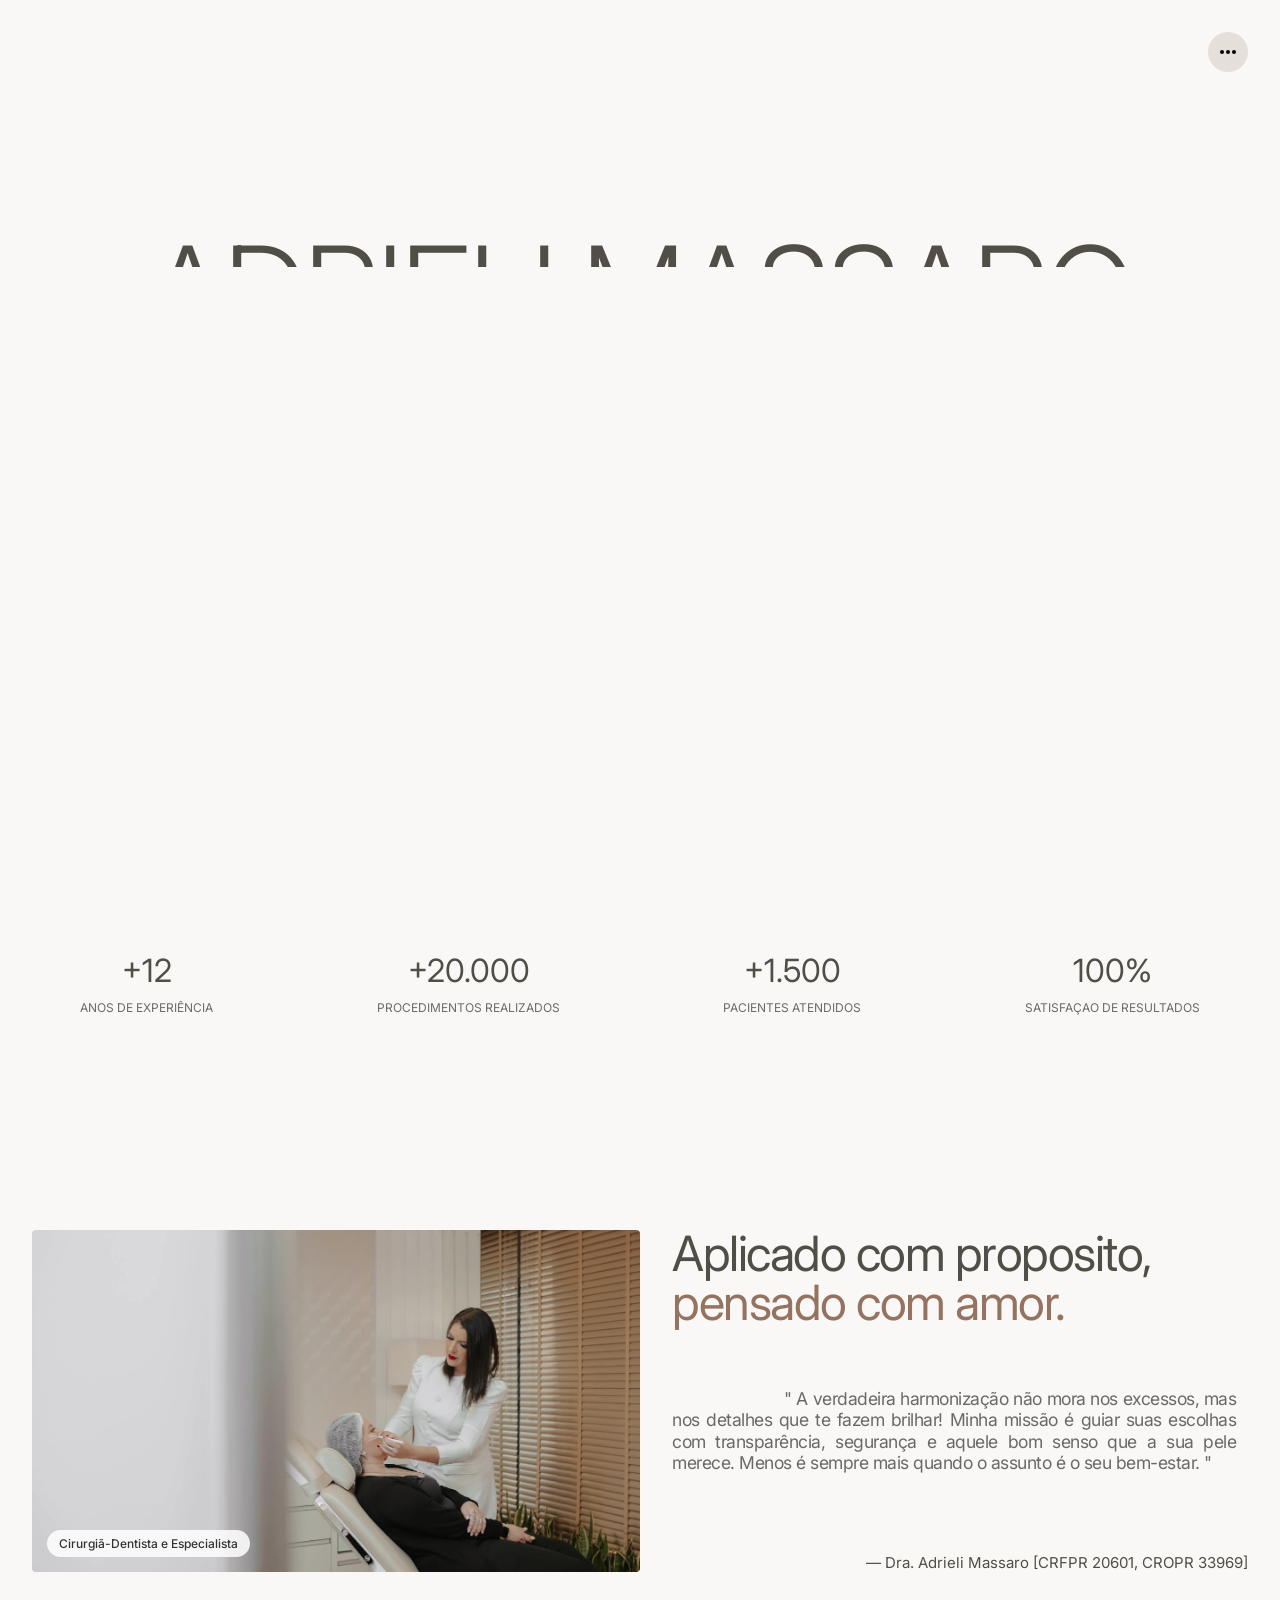
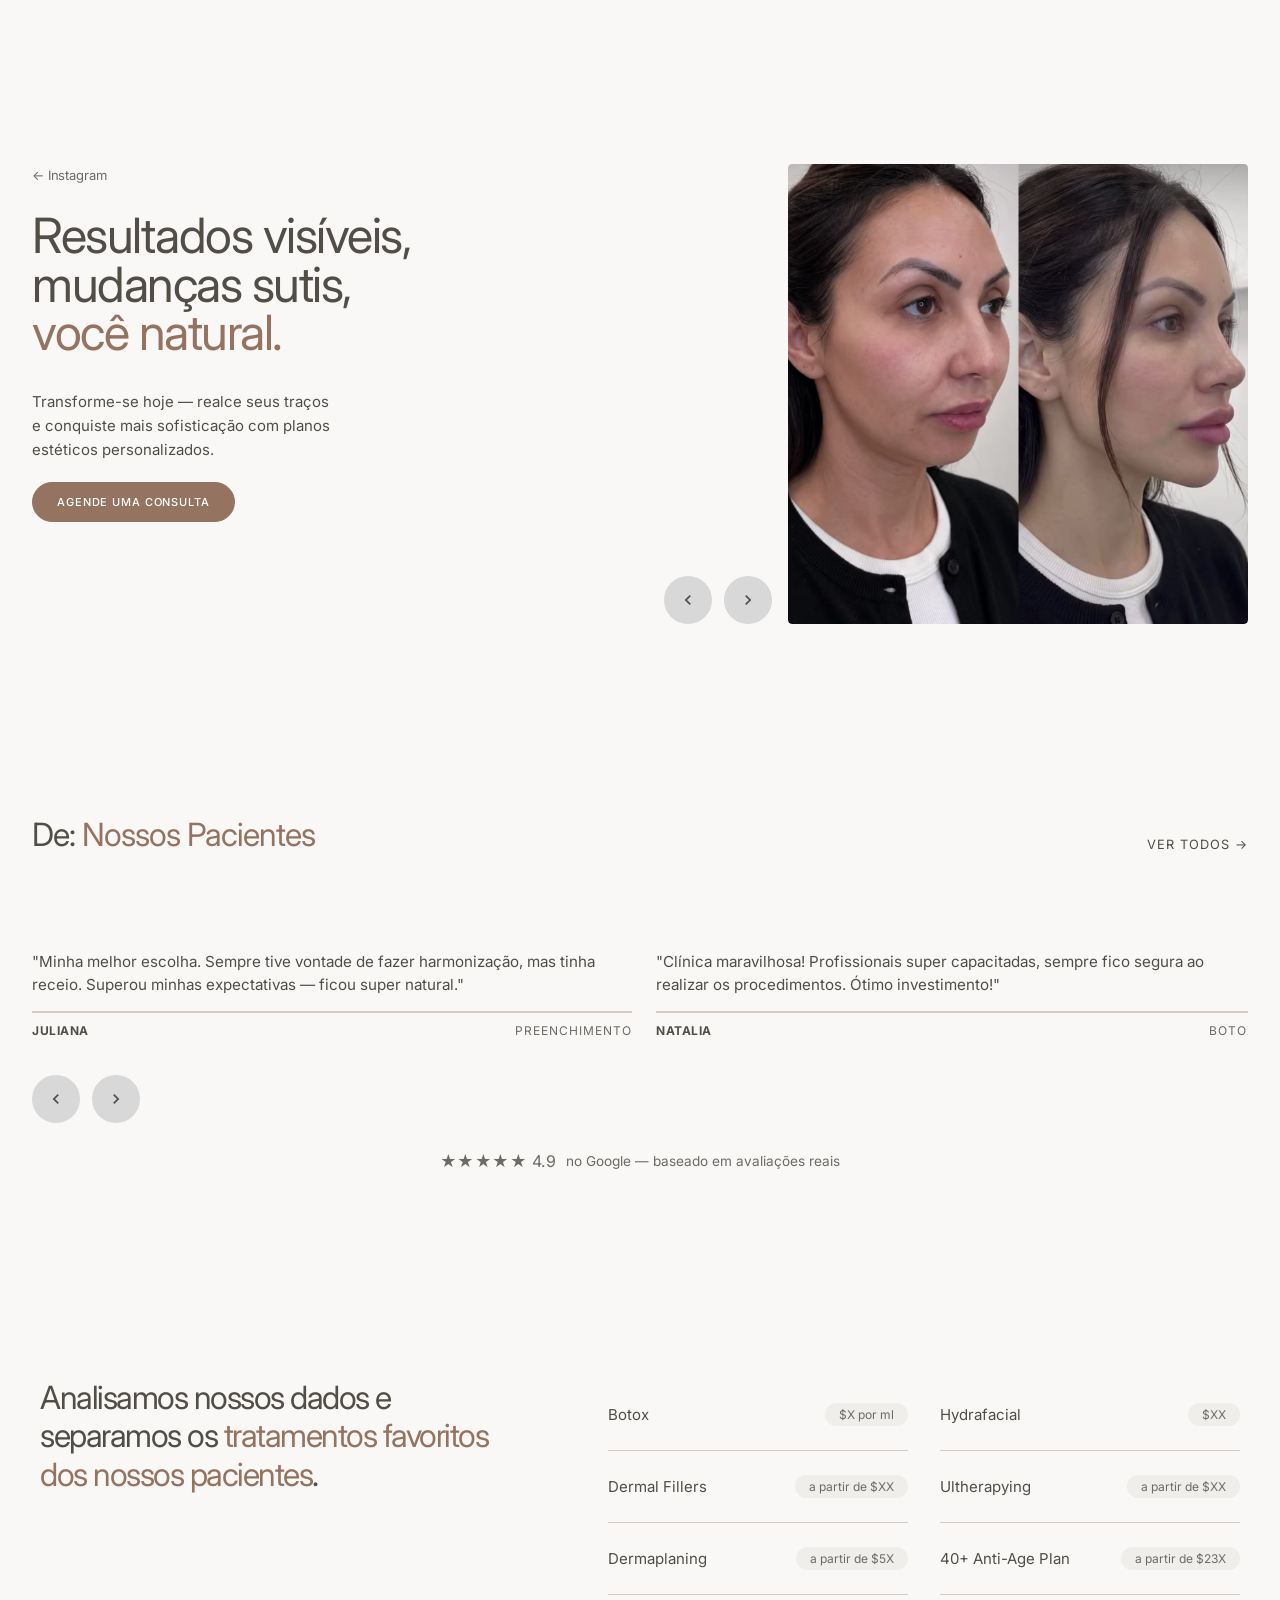
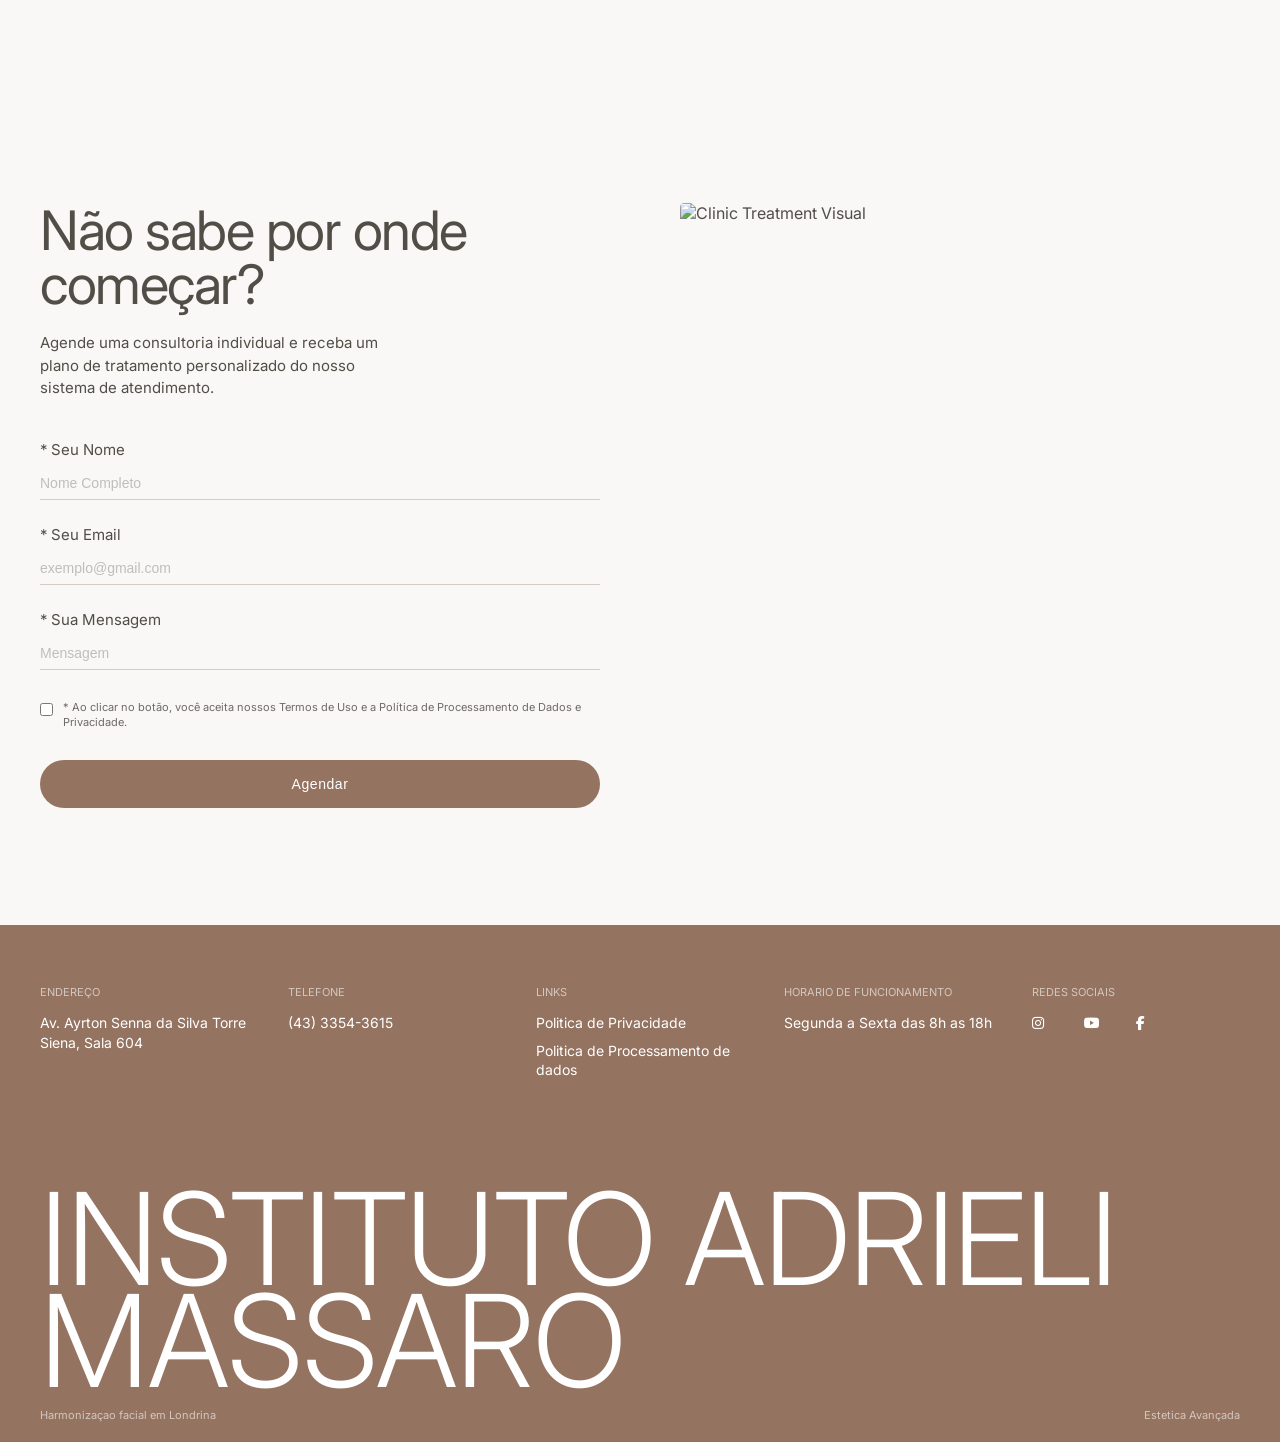
==== commit c643ef34: "up new testimonial section" ====
--- a/am/index.html
+++ b/am/index.html
@@ -64,7 +64,7 @@
                 </nav>
                 <br>
                 <a href="https://wa.me/554333543615?text=Ola%2C%20gostaria%20de%20agendar%20uma%20consulta!"
-                        class="btn btn-book mobile-drawer__cta" target="_blank">Agende uma consulta</a>
+                    class="btn btn-book mobile-drawer__cta" target="_blank">Agende uma consulta</a>
             </div>
 
             <div class="social-icons gold">
@@ -159,17 +159,17 @@
         </div>
 
         <div class="quote-card">
-            <h1>Proposito, <span class="highlight-text">com amor.</span> </h1>
-
-
-            <p class="quote-text">"<i>
-                    A verdadeira harmonização não mora nos excessos, mas
-                    nos detalhes que te fazem
-                    brilhar! Minha
-                    missão é
-                    guiar suas escolhas com transparência, segurança e aquele bom senso que a sua pele merece. Menos é
-                    sempre mais quando o assunto é o seu bem-estar.
-                </i>"</p>
+            <h1>Aplicado com proposito, <span class="highlight-text">pensado com amor.</span> </h1>
+
+
+            <p class="quote-text">"
+                A verdadeira harmonização não mora nos excessos, mas
+                nos detalhes que te fazem
+                brilhar! Minha
+                missão é
+                guiar suas escolhas com transparência, segurança e aquele bom senso que a sua pele merece. Menos é
+                sempre mais quando o assunto é o seu bem-estar.
+                "</p>
 
             <span class="quote-author">— Dra. Adrieli Massaro [CRFPR 20601, CROPR 33969]</span>
         </div>
@@ -223,102 +223,116 @@
 
 
 
-
     <section class="testimonials-section" id="testimonials">
 
         <header class="testimonials-header">
-            <div class="testimonials-title-group">
-                <h2 class="testimonials-title">Avaliaçoes dos <span class="highlight-text">nossos pacientes</span></h2>
-            </div>
-
-
+            <h2 class="testimonials-title">De: <span class="highlight-text">Nossos Pacientes</span> </h2>
+            <a href="https://www.google.com/search?q=adrieli+massaro&oq=adrieli+massaro&gs_lcrp=EgZjaHJvbWUqBggAEEUYOzIGCAAQRRg7MgYIARBFGDwyBggCEEUYPDIGCAMQRRg80gEIMjU3MmowajeoAgCwAgA&sourceid=chrome&ie=UTF-8#lrd=0x94eb43bbf89287ff:0x6aa1140ee7b37763,1,,,,"
+                target="_blank" class="testimonials-link">Ver todos →</a>
         </header>
-        <!-- <div class="testimonials-actions">
-            <button class="btn-nav btn-nav-prev" aria-label="Depoimento anterior">
+
+        <div class="testimonials-grid">
+
+            <article class="testimonial-card testimonial-card--hero">
+
+                <div class="testimonial-body">
+                    <blockquote class="testimonial-card-quote">
+                        <p>"Minha melhor escolha. Sempre tive vontade de fazer harmonização, mas tinha receio. Superou
+                            minhas expectativas — ficou super natural."</p>
+                    </blockquote>
+                    <footer class="testimonial-card-footer">
+                        <span class="author-name">Juliana</span>
+                        <span class="author-procedure">Preenchimento</span>
+                    </footer>
+                </div>
+            </article>
+
+            <article class="testimonial-card">
+                <div class="testimonial-body">
+                    <blockquote class="testimonial-card-quote">
+                        <p>"Clínica maravilhosa! Profissionais super capacitadas, sempre fico segura ao realizar os
+                            procedimentos. Ótimo investimento!"</p>
+                    </blockquote>
+                    <footer class="testimonial-card-footer">
+                        <span class="author-name">Natalia</span>
+                        <span class="author-procedure">Botox</span>
+                    </footer>
+                </div>
+            </article>
+
+            <article class="testimonial-card">
+                <div class="testimonial-body">
+                    <blockquote class="testimonial-card-quote">
+                        <p>"Sou cliente e só tenho elogios! Atendimento atencioso, ambiente agradável e resultados
+                            visíveis. Recomendo de olhos fechados!"</p>
+                    </blockquote>
+                    <footer class="testimonial-card-footer">
+                        <span class="author-name">Serra</span>
+                        <span class="author-procedure">Skincare</span>
+                    </footer>
+                </div>
+            </article>
+
+            <article class="testimonial-card">
+                <div class="testimonial-body">
+                    <blockquote class="testimonial-card-quote">
+                        <p>"Amei tudo! Fiz tratamento capilar, botox, preenchimento labial e laser Co2. Com certeza vou
+                            voltar, indico muito!"</p>
+                    </blockquote>
+                    <footer class="testimonial-card-footer">
+                        <span class="author-name">Eliane</span>
+                        <span class="author-procedure">Laser CO2</span>
+                    </footer>
+                </div>
+            </article>
+
+            <article class="testimonial-card">
+                <div class="testimonial-body">
+                    <blockquote class="testimonial-card-quote">
+                        <p>"Atenciosa, profissional que te pega no colo e esclarece todas as dúvidas. Com certeza vou
+                            voltar!"</p>
+                    </blockquote>
+                    <footer class="testimonial-card-footer">
+                        <span class="author-name">Emily</span>
+                        <span class="author-procedure">Consulta</span>
+                    </footer>
+                </div>
+            </article>
+
+            <article class="testimonial-card">
+                <div class="testimonial-body">
+                    <blockquote class="testimonial-card-quote">
+                        <p>"Sempre gentil e dedicada. A clínica é linda, sempre cheirosa e a equipe é muito atenciosa.
+                            Recomendo!"</p>
+                    </blockquote>
+                    <footer class="testimonial-card-footer">
+                        <span class="author-name">Leticia</span>
+                        <span class="author-procedure">Harmonização</span>
+                    </footer>
+                </div>
+            </article>
+
+        </div>
+        <div class="testimonials-nav">
+            <button class="nav-btn" aria-label="Anterior">
                 <svg viewBox="0 0 24 24">
                     <path d="M15.41 16.59L10.83 12l4.58-4.59L14 6l-6 6 6 6 1.41-1.41z" />
                 </svg>
             </button>
-            <button class="btn-nav btn-nav-next" aria-label="Próximo depoimento">
+            <button class="nav-btn" aria-label="Próximo">
                 <svg viewBox="0 0 24 24">
                     <path d="M8.59 16.59L13.17 12 8.59 7.41 10 6l6 6-6 6-1.41-1.41z" />
                 </svg>
             </button>
-        </div> -->
-        <div class="testimonials-grid">
-
-            <article class="testimonial-card">
-
-                <blockquote class="testimonial-card-quote">
-                    <p>"Adrieli é excelente
-                        Atenciosa, profissional que te pega no colo e esclarece todas as suas dúvidas
-                        Concerteza vou voltar !
-                        "</p>
-                </blockquote>
-                <footer class="testimonial-card-footer">
-                    <span class="author-company">Emily</span>
-                </footer>
-            </article>
-
-            <article class="testimonial-card">
-
-                <blockquote class="testimonial-card-quote">
-                    <p>"É uma clínica maravilhosa! As profissionais são super capacitadas, sempre fico muito segura ao
-                        realizar os procedimentos. É um ótimo investimento! "</p>
-                </blockquote>
-                <footer class="testimonial-card-footer">
-                    <span class="author-company">Natalia</span>
-                </footer>
-            </article>
-
-
-            <article class="testimonial-card">
-                <blockquote class="testimonial-card-quote">
-                    <p>"Sou cliente da clínica e só tenho elogios! O atendimento é sempre muito atencioso, o ambiente é
-                        agradável e os resultados dos procedimentos são visíveis. Dá pra perceber o cuidado em cada
-                        detalhe. Recomendo de olhos fechados!"</p>
-                </blockquote>
-                <footer class="testimonial-card-footer">
-                    <span class="author-company">Serra</span>
-                </footer>
-            </article>
-
-            <article class="testimonial-card">
-                <blockquote class="testimonial-card-quote">
-                    <p>"Minha melhor escolha. Sempre tive muita vontade em fazer harmonização facial, mas sempre tive
-                        receio porque tenho rosto arredondado… superou minhas expectativas… ficou super natural e eu
-                        fiquei com rosto bem mais fino. A clínica é maravilhosa!!"</p>
-                </blockquote>
-                <footer class="testimonial-card-footer">
-                    <span class="author-company">Juliana</span>
-                </footer>
-            </article>
-
-            <article class="testimonial-card">
-                <blockquote class="testimonial-card-quote">
-                    <p>"Amei tudo, desde atendimento na recepção, as funcionárias e o resultado ficou fantástico!! Fiz
-                        tratamento capilar, botox, preenchimento labial e laser Co2!! Com certeza vou voltar!! Indico
-                        muito!!!"</p>
-                </blockquote>
-                <footer class="testimonial-card-footer">
-                    <span class="author-company">Eliane</span>
-                </footer>
-            </article>
-
-            <article class="testimonial-card">
-                <blockquote class="testimonial-card-quote">
-                    <p>"Eu sou fã do trabalho da Dra. Adrieli, sempre gentil e dedicada a atender as necessidades das
-                        pacientes. A clínica é linda, sempre cheirosa e a equipe toda é muito atenciosa e prestativa.
-                        Recomendo!!!"</p>
-                </blockquote>
-                <footer class="testimonial-card-footer">
-                    <span class="author-company">Leticia</span>
-                </footer>
-            </article>
-
-        </div>
+        </div>
+
+
+        <div class="testimonials-rating">
+            <span class="rating-stars">★★★★★ 4.9</span>
+            <span class="rating-text">no Google — baseado em avaliações reais</span>
+        </div>
+
     </section>
-
 
 
     <section class="clinic-prices-section" id="services">
--- a/am/style.css
+++ b/am/style.css
@@ -7,8 +7,6 @@
     --font-main: 'Inter', sans-serif;
     --transition-smooth: all 0.4s cubic-bezier(0.25, 1, 0.5, 1);
 }
-
-
 
 .hero-support-line .support-item,
 .stats-div,
@@ -20,11 +18,16 @@
 .testimonial-card,
 .prices-header,
 .price-item,
-.contact-form-side h2, .contact-subtitle, .clinic-form .form-group, .clinic-form .form-checkbox-group, .btn-consultation,
+.contact-form-side h2,
+.contact-subtitle,
+.clinic-form .form-group,
+.clinic-form .form-checkbox-group,
+.btn-consultation,
 .contact-image-side,
 .footer-branding {
     will-change: transform, opacity;
 }
+
 *,
 *::before,
 *::after {
@@ -52,10 +55,6 @@
     border-radius: 4px;
     filter: grayscale(15%);
 }
-
-/* section, footer,body  {
-    max-width: 1740px;
-} */
 
 /* ─── NAVBAR ─────────────────────────────────────────────── */
 
@@ -152,12 +151,10 @@
 }
 
 .mobile-drawer {
-    /* display: none; */
     position: fixed;
     inset: 0;
     z-index: 300;
     pointer-events: none;
-    /* não bloqueia cliques quando fechado */
 }
 
 .mobile-drawer.is-open {
@@ -172,7 +169,6 @@
     opacity: 0;
     transition: opacity 0.3s ease;
     z-index: 1;
-    /* atrás do painel */
 }
 
 .mobile-drawer__panel {
@@ -190,7 +186,6 @@
     transform: translateX(100%);
     transition: transform 0.35s cubic-bezier(0.4, 0, 0.2, 1);
     z-index: 2;
-    /* na frente do backdrop */
 }
 
 .mobile-drawer.is-open .mobile-drawer__backdrop {
@@ -201,18 +196,10 @@
     transform: translateX(0);
 }
 
-/* Estado aberto */
-.mobile-drawer.is-open .mobile-drawer__backdrop {
-    opacity: 1;
-}
-
-.mobile-drawer.is-open .mobile-drawer__panel {
-    transform: translateX(0);
-}
 #mob {
     margin-top: 100%;
 }
-/* Links do drawer */
+
 .mobile-drawer__links {
     display: flex;
     flex-direction: column;
@@ -232,7 +219,6 @@
     color: #947360;
 }
 
-/* CTA dentro do drawer */
 .mobile-drawer__cta {
     display: inline-block;
     font-size: 11px;
@@ -247,9 +233,11 @@
     text-align: center;
     transition: background 0.2s;
 }
-#mobileDrawer > div.mobile-drawer__panel > div.social-icons.gold {
+
+#mobileDrawer>div.mobile-drawer__panel>div.social-icons.gold {
     justify-items: flex-end;
 }
+
 .mobile-drawer__cta:hover {
     background-color: #7A665A;
 }
@@ -259,18 +247,14 @@
     flex-direction: row;
     align-items: center;
     width: 100%;
-
 }
 
 .btn-menu-dot {
-
-
     position: fixed;
     width: 40px;
     height: 40px;
     top: 2rem;
     right: 2rem;
-
     border-radius: 50%;
     background-color: rgba(150, 126, 112, 0.2);
     backdrop-filter: blur(8px);
@@ -289,8 +273,6 @@
 
 .btn-menu-dot.is-floating {
     transition: var(--transition-smooth);
-
-
 }
 
 .btn-menu-dot.is-floating svg {
@@ -299,7 +281,6 @@
 
 .gold .icon-circle {
     color: var(--texto-secundario);
-
 }
 
 /* ─── HERO ───────────────────────────────────────────────── */
@@ -316,7 +297,6 @@
     margin-top: -10px;
     display: flex;
     padding: 2rem 0;
-
 }
 
 .hero-title {
@@ -359,13 +339,11 @@
     width: 100%;
     height: 100%;
     object-fit: cover;
-    /* 2. Ajuste de posição para mobile (centralizado costuma funcionar melhor) */
     object-position: center 35%;
     filter: grayscale(10%) contrast(102%);
 }
 
-
-/* stats */
+/* ─── STATS ──────────────────────────────────────────────── */
 
 .stats {
     padding: 60px 40px;
@@ -373,8 +351,6 @@
     display: flex;
     flex-direction: row;
     justify-content: space-between;
-
-
 }
 
 .stats-div {
@@ -382,7 +358,6 @@
     flex-direction: column;
     align-items: center;
     gap: 0.6rem;
-
 }
 
 .stats-div p {
@@ -393,137 +368,184 @@
     text-transform: uppercase;
     color: var(--texto-secundario);
     font-size: 0.75rem;
-
-}
-
-
-/* avalicoes */
-.testimonials-section {
-    min-height: 20vh;
-    padding: 4rem 2rem;
-    margin: 0 auto;
-}
-
-
-
-/* ==========================================================================
-       CABEÇALHO (.testimonials-header)
-       ========================================================================== */
-
-.testimonials-header {
-    display: flex;
-    flex-direction: column;
-    align-items: center;
-    gap: 24px;
-    margin-bottom: 40px;
-
-}
-
-.testimonials-title {
-    font-size: 3.2rem;
-    font-weight: 400;
-    line-height: 1.2;
-    color: var(--texto-primario);
-
-}
-
-
-.testimonials-nav-group {
-    display: flex;
-    flex-direction: column;
-    gap: 20px;
-    max-width: 500px;
-}
-
-.testimonials-support-text {
-    font-size: 1rem;
-    line-height: 1.5;
-    color: var(--texto-secundario);
-    text-align: center;
-}
-
-.testimonials-actions {
-    display: flex;
-    gap: 12px;
-}
-
+}
 
 .btn-nav svg,
-.ba-navigation svg {
+.ba-navigation svg,
+.testimonials-nav svg {
     width: 20px;
     height: 20px;
     fill: currentColor;
 }
 
-/* ==========================================================================
-       GRID / CARROSSEL RESPONSIVO (.testimonials-grid)
-       ========================================================================== */
+/* ─── AVALIAÇÕES (TESTIMONIALS) ──────────────────────────── */
+
+.testimonials-section {
+    padding: 6rem 2rem;
+    position: relative;
+    overflow: hidden;
+}
+
+.testimonials-header {
+    display: flex;
+    justify-content: space-between;
+    align-items: flex-end;
+    padding-bottom: 20px;
+    margin-bottom: 40px;
+}
+
+.testimonials-title {
+    font-size: 3.2rem;
+    font-weight: 700;
+    letter-spacing: -1px;
+    line-height: 0.95;
+    color: var(--texto-primario);
+    margin: 0;
+}
+
+.testimonials-link {
+    font-size: 0.8rem;
+    letter-spacing: 1px;
+    text-transform: uppercase;
+    color: var(--texto-primario);
+    text-decoration: none;
+    padding-bottom: 2px;
+    white-space: nowrap;
+    transition: opacity 0.3s ease;
+}
+
+.testimonials-link:hover {
+    opacity: 0.6;
+}
+
+.testimonials-nav {
+    display: flex;
+    gap: 2rem;
+}
+
 .testimonials-grid {
     display: flex;
-    /* Mudamos para flex para facilitar o efeito de loop infinito */
-    gap: 24px;
+    flex-wrap: nowrap;
+    gap: 1.5rem;
     overflow-x: auto;
+    overflow-y: hidden;
+    scroll-snap-type: x mandatory;
+    scroll-behavior: smooth;
+    padding: 20px 0 30px;
+    -webkit-overflow-scrolling: touch;
     scrollbar-width: none;
-    /* Oculta barra no Firefox */
-    padding-bottom: 10px;
+    cursor: grab;
+}
+
+.testimonials-grid.is-dragging {
+    cursor: grabbing;
+    scroll-behavior: auto;
 }
 
 .testimonials-grid::-webkit-scrollbar {
     display: none;
-    /* Oculta barra no Chrome/Safari */
-}
-
-/* Garante que os cards mantenham o tamanho correto no Flexbox */
+}
+
 .testimonial-card {
-    flex: 0 0 calc((100% - (24px * 2)) / 3);
-    /* mobile- */
-    border-radius: 4px;
-    padding: 32px;
+    flex: 0 0 300px;
     display: flex;
     flex-direction: column;
-    justify-content: space-evenly;
-    gap: 32px;
-    min-height: 320px;
-    /* NOVAS PROPRIEDADES PARA O EFEITO */
-    transition: transform 0.4s cubic-bezier(0.25, 1, 0.5, 1), box-shadow 0.4s ease;
-    position: relative;
-    z-index: 1;
-    cursor: pointer;
-}
-
-/* Efeito Hover no Card */
-.testimonial-card:hover {
-    z-index: 10;
-}
-
-/* Citação */
-.testimonial-card-quote {
-    font-size: 1rem;
-    line-height: 1.4;
-    color: var(--texto-primario);
-}
-
-/* Rodapé do Card */
+    cursor: default;
+    scroll-snap-align: start;
+    opacity: 1;
+    max-width: 600px;
+    transform: scale(1);
+    transition: opacity 0.45s ease, transform 0.45s ease;
+}
+
+.testimonial-card--hero {
+    flex: 0 0 300px; /* iguala ao resto no modo carrossel */
+}
+
+.testimonial-card.is-active {
+    opacity: 1;
+    transform: scale(1);
+    filter: none;
+}
+
+.testimonial-media {
+    width: 100%;
+    aspect-ratio: 4 / 5;
+    overflow: hidden;
+}
+
+.testimonial-media img {
+    width: 100%;
+    height: 100%;
+    object-fit: cover;
+    display: block;
+}
+
+.testimonial-body {
+    padding-top: 16px;
+}
+
+.testimonial-card-quote p {
+    font-size: 0.95rem;
+    line-height: 1.5;
+    color: var(--texto-primario);
+    margin: 0 0 14px;
+}
+
 .testimonial-card-footer {
-    font-size: 1.6rem;
-    color: #94736085;
-}
-
-
+    display: flex;
+    justify-content: space-between;
+    align-items: center;
+    border-top: 2px solid #94736055;
+    padding-top: 10px;
+}
+
+.author-name {
+    font-size: 0.75rem;
+    letter-spacing: 0.5px;
+    font-weight: 700;
+    text-transform: uppercase;
+    color: var(--texto-primario);
+}
+
+.author-procedure {
+    font-size: 0.75rem;
+    letter-spacing: 1px;
+    text-transform: uppercase;
+    color: var(--texto-secundario);
+}
 
 .author-company::before {
     content: " — ";
 }
 
-
-/* Container Principal */
+/* selo de avaliação */
+.testimonials-rating {
+    display: flex;
+    align-items: center;
+    justify-content: center;
+    gap: 10px;
+    margin-top: 28px;
+}
+
+.rating-stars {
+    font-size: 1rem;
+    letter-spacing: 0.5px;
+    color: var(--texto-secundario);
+}
+
+.rating-text {
+    font-size: 0.85rem;
+    color: var(--texto-secundario);
+}
+
+/* ─── TEAM ───────────────────────────────────────────────── */
+
 .team-section {
-
     margin: 0 auto;
     padding: 60px 2rem;
 }
 
-/* Cabeçalho Alinhado */
 .team-header {
     display: flex;
     justify-content: space-between;
@@ -543,21 +565,17 @@
     max-width: 45%;
 }
 
-/* Grid Responsivo (Mobile First) */
 .team-grid {
     display: grid;
     grid-template-columns: repeat(3, 1fr);
     gap: 20px;
-
-}
-
-/* Card Individual */
+}
+
 .team-card {
     display: flex;
     flex-direction: column;
 }
 
-/* Container da Imagem para posicionar o Badge */
 .team-card .image-container {
     position: relative;
     width: 100%;
@@ -568,27 +586,22 @@
 .team-card .image-container img {
     width: 100%;
     height: 100%;
-
     object-fit: cover;
-    /* Garante que a foto preencha o espaço sem distorcer */
     display: block;
 }
 
-/* Badge (Etiqueta dentro da foto) */
 .team-card .badge {
     position: absolute;
     bottom: 15px;
     left: 15px;
     background-color: rgba(255, 255, 255, 0.85);
     backdrop-filter: blur(4px);
-    /* Efeito sutil de vidro fosco */
     padding: 6px 12px;
     border-radius: 20px;
     font-size: 0.75rem;
     color: #333;
     font-weight: 500;
     pointer-events: none;
-    /* Evita interferir no clique */
 }
 
 .nav-buttons {
@@ -616,7 +629,6 @@
     opacity: 0.85;
 }
 
-
 /* ─── PREÇOS ─────────────────────────────────────────────── */
 
 .clinic-prices-section {
@@ -656,7 +668,6 @@
     grid-template-columns: 1fr 1fr;
     column-gap: 2rem;
     row-gap: 0;
-
 }
 
 .price-item {
@@ -681,26 +692,22 @@
     color: var(--texto-secundario);
 }
 
-/**/
+/* ─── ABOUT ──────────────────────────────────────────────── */
 
 .about {
     padding: 6rem 2rem;
     display: grid;
     grid-template-columns: repeat(2, 1fr);
-
-}
-
+}
 
 .about p {
-    font-size: 1.2rem;
+    font-size: 1.1rem;
     letter-spacing: -0.5px;
-    line-height: 1;
-    color: #504d4a;
-    font-weight: 200;
+    line-height: 1.2;
+    color: #504d4ad6;
     text-indent: 7rem;
     max-width: 98%;
     text-align: justify;
-    line-height: 1.2;
 }
 
 .quote-card {
@@ -711,9 +718,6 @@
     position: relative;
     overflow: hidden;
 }
-
-
-
 
 .quote-mark {
     position: absolute;
@@ -732,7 +736,6 @@
     z-index: 1;
     color: #111;
     margin: 0 0 1.2rem;
-
 }
 
 .quote-author {
@@ -746,7 +749,6 @@
 
 .before-after-section {
     padding: 6rem 2rem;
-
 }
 
 .ba-container {
@@ -765,8 +767,6 @@
     width: 70%;
 }
 
-
-
 .ba-tag a {
     font-size: 13px;
     color: var(--texto-secundario);
@@ -794,7 +794,8 @@
     margin-top: 2rem;
 }
 
-.ba-navigation {
+.ba-navigation,
+.testimonials-nav {
     display: flex;
     gap: 12px;
     margin-top: 8px;
@@ -830,47 +831,6 @@
     opacity: 1;
 }
 
-
-@media (max-width: 1024px) {
-
-
-    .ba-container,
-    .about {
-        grid-template-columns: 1fr;
-        gap: 40px;
-
-    }
-
-    .about p {
-        padding: 2rem 0;
-
-    }
-
-    .quote-card {
-        display: flex;
-        flex-direction: column;
-        justify-content: space-between;
-        padding-left: 0rem;
-        position: relative;
-    }
-
-    .ba-right {
-        flex-direction: column;
-
-        gap: 1rem;
-    }
-
-    .ba-left {
-        width: 100%;
-    }
-
-    .ba-description {
-        max-width: 100%;
-    }
-}
-
-
-
 /* ─── CONTATO ────────────────────────────────────────────── */
 
 .clinic-contact-section {
@@ -911,8 +871,7 @@
     color: #e53935;
     font-size: 0.8rem;
     margin-top: 0.5rem;
-    min-height: 1em;
-    /* evita layout shift */
+    min-height: 1em; /* evita layout shift */
 }
 
 .clinic-form label {
@@ -1003,7 +962,6 @@
     object-position: center;
 }
 
-
 /* ─── FOOTER ─────────────────────────────────────────────── */
 
 .clinic-footer {
@@ -1052,10 +1010,6 @@
     gap: 12px;
 }
 
-/* .mobile-drawer {
-    display: none;
-} */
-
 .icon-circle {
     display: inline-flex;
     align-items: center;
@@ -1064,14 +1018,11 @@
     height: 40px;
     border-radius: 50%;
     color: #fff;
-    /* Cor do ícone */
     text-decoration: none;
     font-size: 18px;
-    /* Tamanho do ícone */
     transition: 0.3s;
 }
 
-/* Efeito opcional ao passar o mouse */
 .icon-circle:hover {
     opacity: 0.8;
 }
@@ -1106,7 +1057,36 @@
 /* ─── RESPONSIVIDADE ─────────────────────────────────────── */
 
 @media (max-width: 1024px) {
-
+    .about {
+        grid-template-columns: 1fr;
+        gap: 40px;
+    }
+
+    .about p {
+        padding: 2rem 0;
+    }
+
+    .quote-card {
+        display: flex;
+        flex-direction: column;
+        justify-content: space-between;
+        padding-left: 0rem;
+        position: relative;
+    }
+
+    .ba-right {
+        flex-direction: column;
+        gap: 1rem;
+    }
+
+    .ba-left {
+        width: 100%;
+        justify-content: space-between;
+    }
+
+    .ba-description {
+        max-width: 100%;
+    }
 
     .team-grid {
         grid-template-columns: repeat(2, 1fr);
@@ -1116,7 +1096,6 @@
         font-size: 2.5rem;
     }
 
-
     .navbar {
         padding: 20px;
     }
@@ -1126,24 +1105,19 @@
     }
 
     .hero {
-        /* min-height: 80vh; */
         padding: 0 20px 40px 20px;
-
-    }
-
- .hero-media-wrapper {
+    }
+
+    .hero-media-wrapper {
         aspect-ratio: 4 / 3;
         object-position: left;
     }
 
-
     .hero-support-line {
         font-size: 11px;
     }
 
     .btn-menu-dot {
-
-
         top: 20px;
         right: 20px;
     }
@@ -1154,7 +1128,6 @@
 
     .prices-header {
         max-width: 56%;
-
     }
 
     .prices-container {
@@ -1168,19 +1141,40 @@
     .contact-container {
         flex-direction: column-reverse;
         gap: 50px;
-
     }
 
     .contact-form-side {
         width: 100%;
     }
-
-
 }
 
 @media (max-width: 768px) {
-
-
+    .ba-container,
+    .about {
+        grid-template-columns: 1fr;
+        gap: 40px;
+    }
+
+    .about p {
+        padding: 2rem 0;
+    }
+
+    .quote-card {
+        display: flex;
+        flex-direction: column;
+        justify-content: space-between;
+        padding-left: 0rem;
+        position: relative;
+    }
+
+    .ba-right {
+        flex-direction: column;
+        gap: 1rem;
+    }
+
+    .ba-description {
+        max-width: 100%;
+    }
 
     .mobile-drawer {
         display: block;
@@ -1190,17 +1184,9 @@
         display: none;
     }
 
-
-
     .navbar {
         padding: 1.5rem 20px;
     }
-
-    .testimonial-card {
-        flex: 0 0 calc(100% - 40px);
-        /* Mobile */
-    }
-
 
     .team-grid {
         grid-template-columns: 1fr;
@@ -1219,9 +1205,8 @@
 
     .hero-media-wrapper {
         min-height: 60vh;
-
-    }
-  
+    }
+
     .clinic-prices-section {
         flex-direction: column;
         align-items: stretch;
@@ -1244,8 +1229,9 @@
 
     .clinic-prices-section,
     .clinic-contact-section,
-    .testimonials-section, 
-.before-after-section, .about {
+    .testimonials-section,
+    .before-after-section,
+    .about {
         padding: 6rem 20px;
     }
 
@@ -1254,7 +1240,6 @@
     }
 
     .stats {
-
         display: grid;
         grid-template-columns: 1fr 1fr;
         padding: 0;
@@ -1266,22 +1251,29 @@
         gap: 1rem;
         margin: 1.5rem;
         padding-top: 2rem;
-
-
-    }
-
-
+    }
 
     .stats-div span {
         text-transform: uppercase;
         color: var(--texto-secundario);
         font-size: 0.65rem;
-
+    }
+
+    .testimonials-grid {
+        padding: 20px 10vw 30px;
+    }
+
+    .testimonial-card,
+    .testimonial-card--hero {
+        flex-basis: 260px;
+    }
+
+    .testimonials-title {
+        font-size: 2.2rem;
     }
 }
 
 @media (max-width: 480px) {
-
     .clinic-prices-section,
     .clinic-contact-section {
         padding-left: 20px;
@@ -1298,13 +1290,27 @@
         align-items: start;
     }
 
-
     .footer-grid {
         grid-template-columns: 1fr;
     }
 
     .branding-subtext {
         flex-direction: column;
-
-    }
+    }
+}
+
+/* Ajuste fino do carrossel de depoimentos em telas muito pequenas */
+.testimonials-grid {
+    overflow-x: auto;
+    -webkit-overflow-scrolling: touch;
+    scrollbar-width: none;
+}
+
+.testimonials-grid::-webkit-scrollbar {
+    display: none;
+}
+
+.testimonial-card,
+.testimonial-card--hero {
+    flex: 0 0 82%;
 }
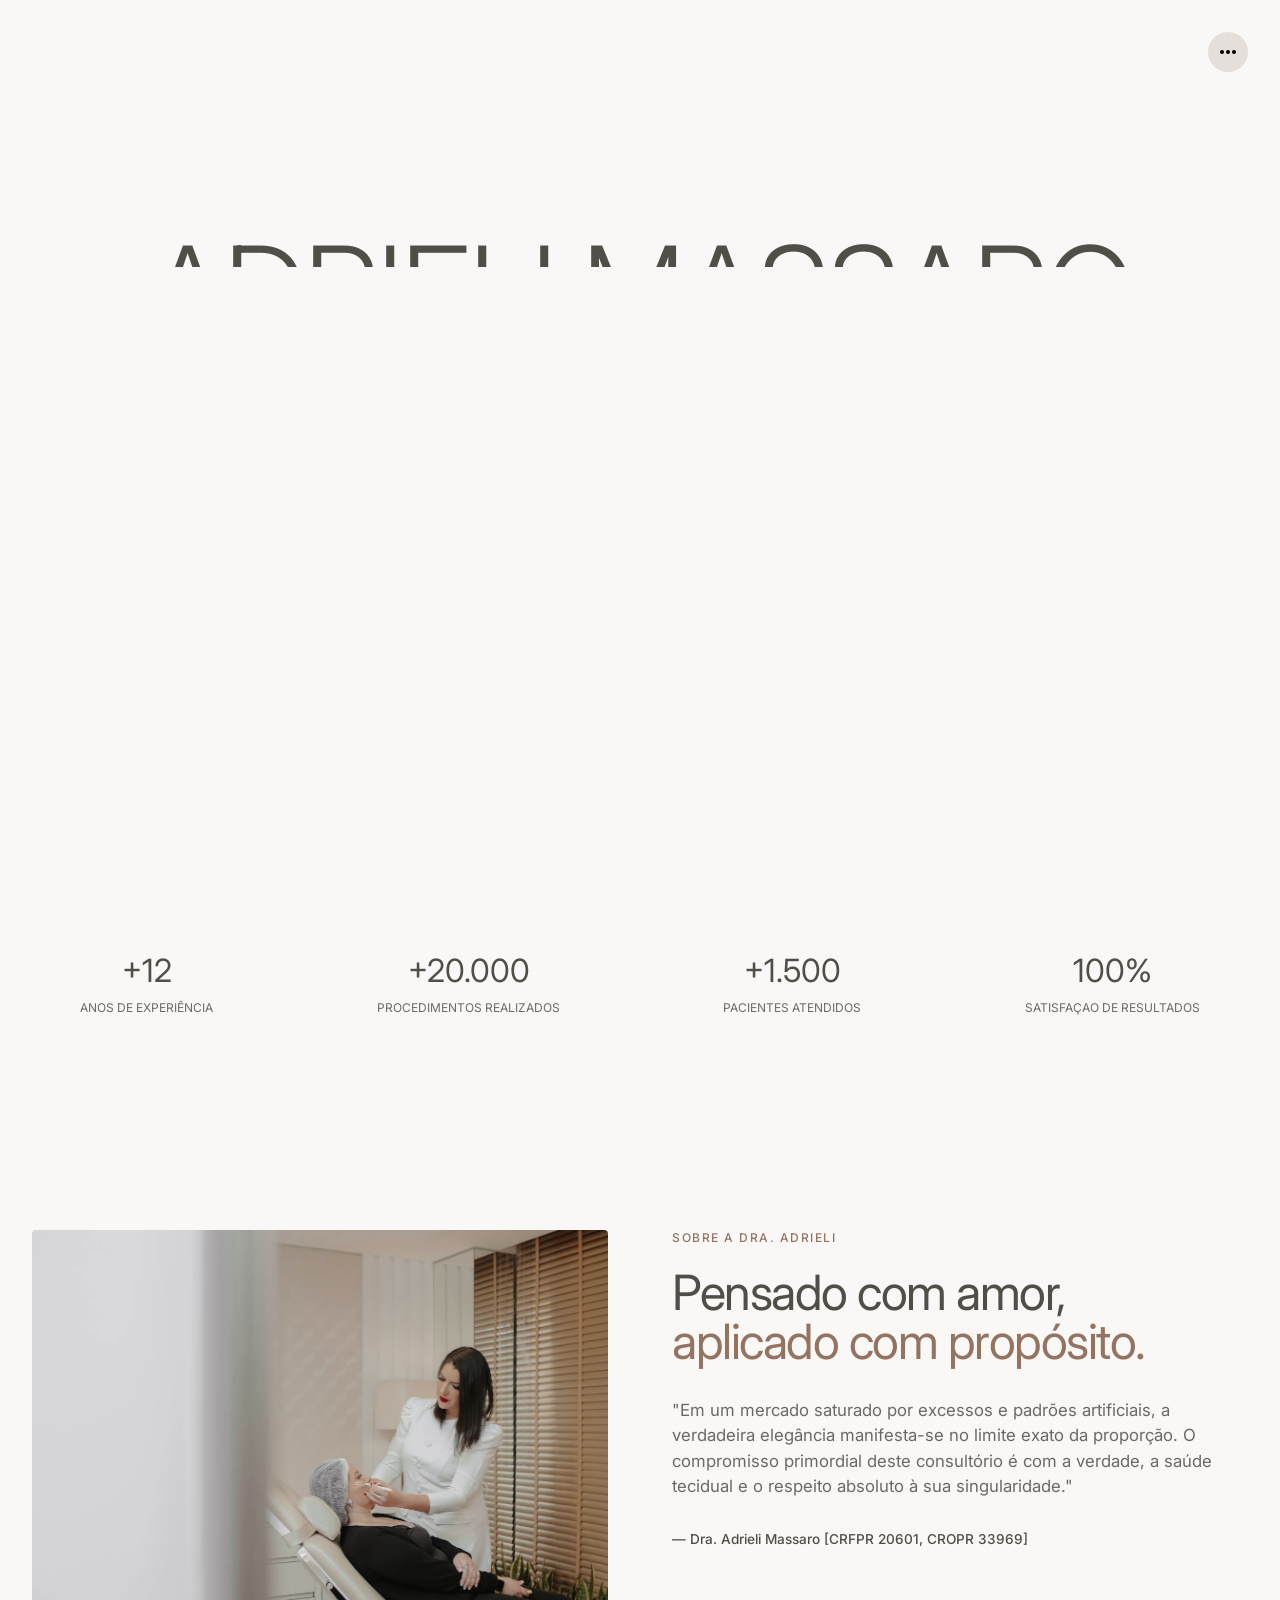
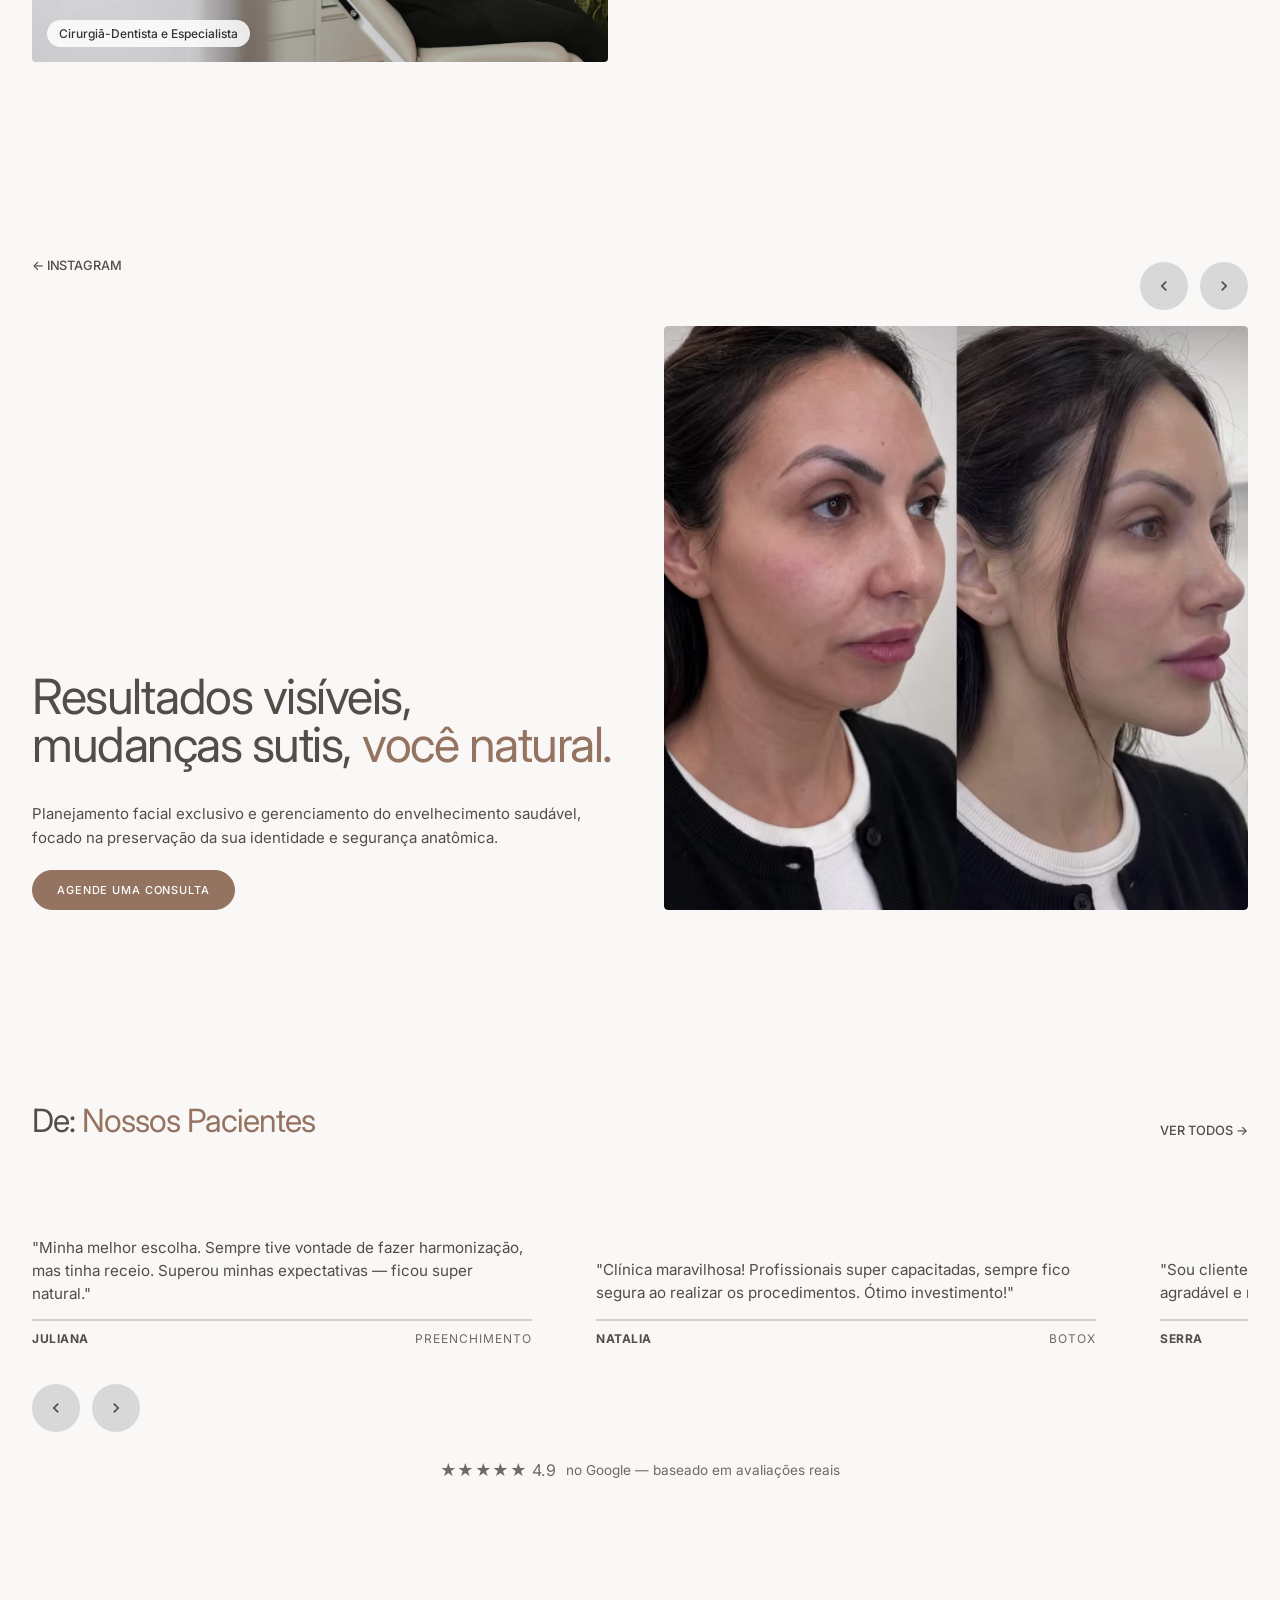
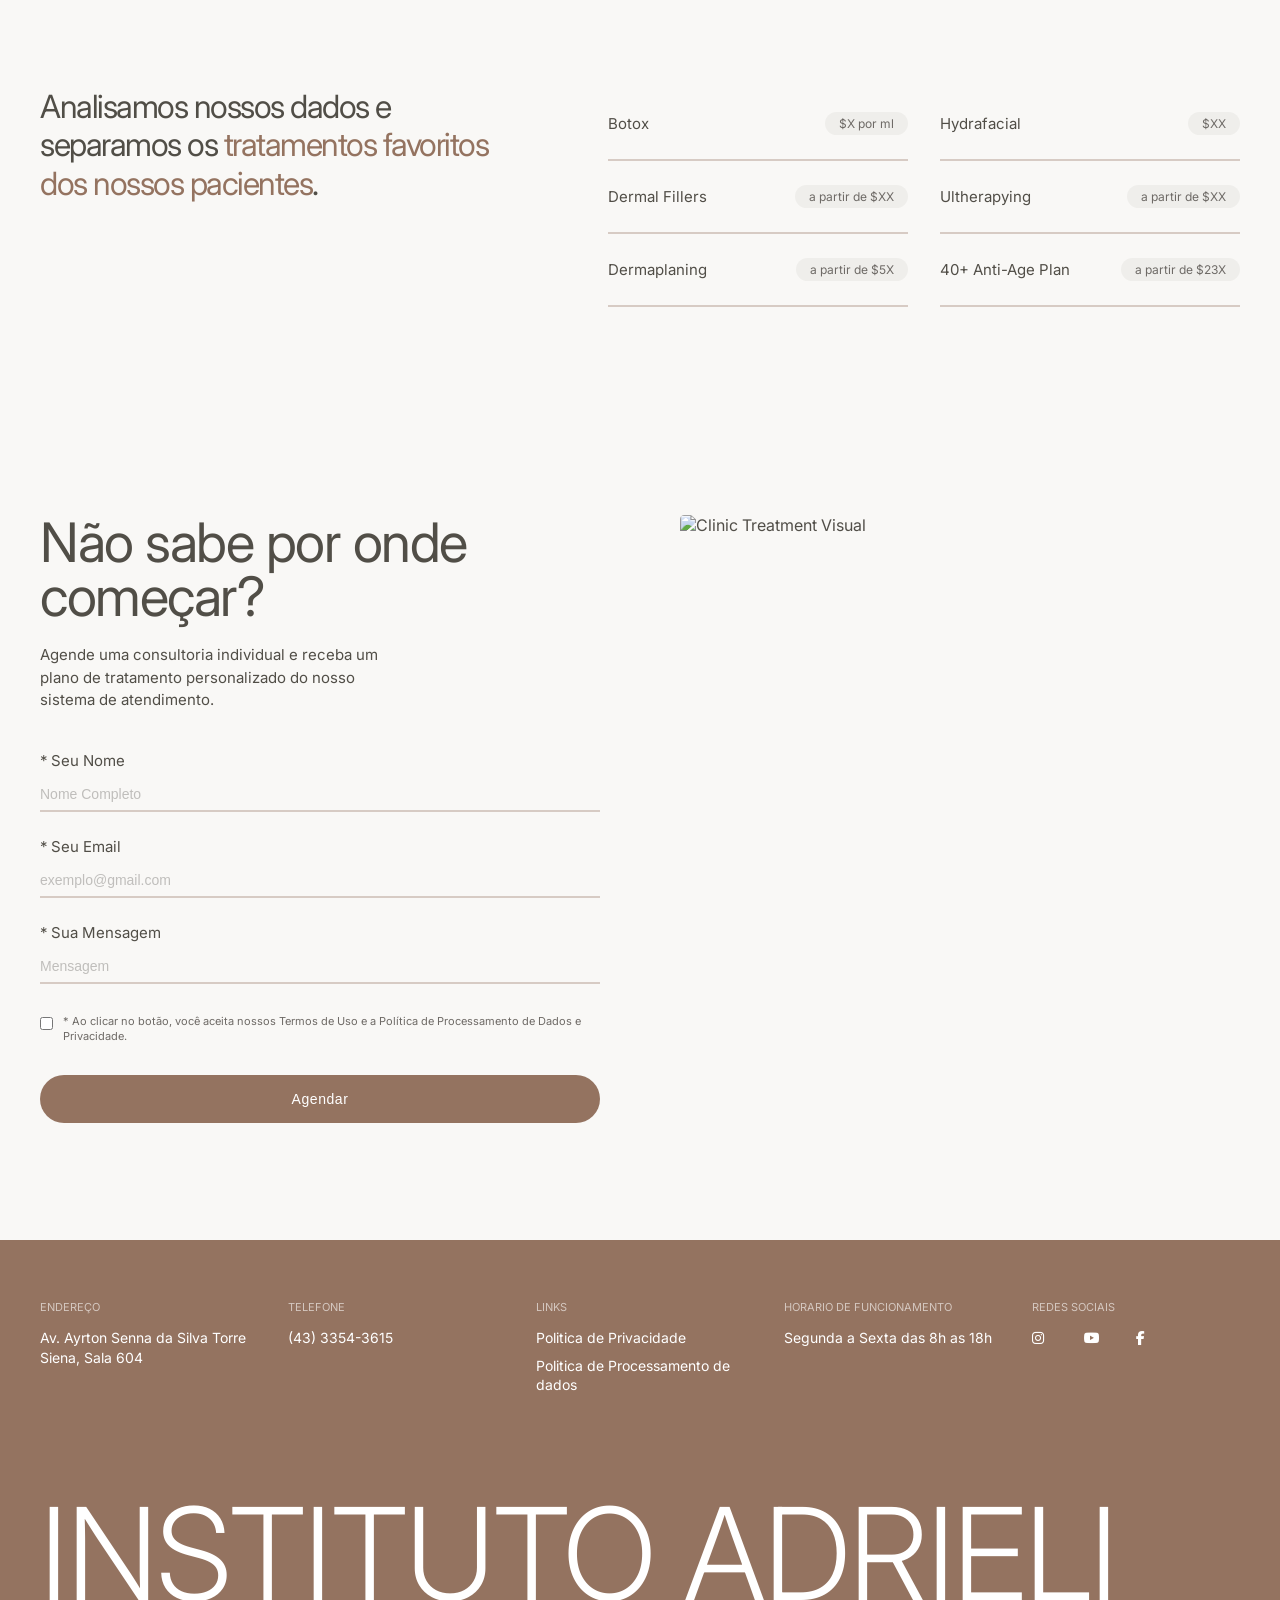
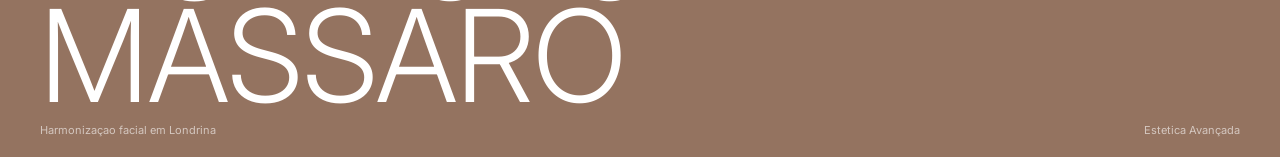
==== commit 65984ebe: "done? i hope so" ====
--- a/am/index.html
+++ b/am/index.html
@@ -8,9 +8,15 @@
 
     <link rel="preconnect" href="https://fonts.googleapis.com">
     <link rel="preconnect" href="https://fonts.gstatic.com" crossorigin>
-    <link href="https://fonts.googleapis.com/css2?family=Inter:wght@300;400;500&display=swap" rel="stylesheet">
+
+    <link rel="preload" href="https://fonts.googleapis.com/css2?family=Inter:wght@300;400;500&display=swap" as="style">
+    <link href="https://fonts.googleapis.com/css2?family=Inter:wght@300;400;500&display=swap" rel="stylesheet"
+        media="all">
+
     <link rel="stylesheet" href="style.css">
     <link rel="stylesheet" href="https://cdnjs.cloudflare.com/ajax/libs/font-awesome/6.5.1/css/all.min.css">
+
+
     <script src="https://cdnjs.cloudflare.com/ajax/libs/gsap/3.12.2/gsap.min.js"></script>
     <script src="https://cdnjs.cloudflare.com/ajax/libs/gsap/3.12.2/ScrollTrigger.min.js"></script>
 </head>
@@ -145,36 +151,30 @@
 
         </section>
     </main>
-
-
-
     <section class="about">
-
         <div class="team-card">
             <div class="image-container">
-                <img src="unnamed.webp" alt="">
+                <img src="unnamed.webp" alt="Dra. Adrieli Massaro">
                 <span class="badge">Cirurgiã-Dentista e Especialista</span>
             </div>
-
         </div>
 
         <div class="quote-card">
-            <h1>Aplicado com proposito, <span class="highlight-text">pensado com amor.</span> </h1>
-
-
-            <p class="quote-text">"
-                A verdadeira harmonização não mora nos excessos, mas
-                nos detalhes que te fazem
-                brilhar! Minha
-                missão é
-                guiar suas escolhas com transparência, segurança e aquele bom senso que a sua pele merece. Menos é
-                sempre mais quando o assunto é o seu bem-estar.
-                "</p>
-
-            <span class="quote-author">— Dra. Adrieli Massaro [CRFPR 20601, CROPR 33969]</span>
-        </div>
-
-
+            <div class="quote-inner">
+                <span class="index-mark">Sobre a Dra. Adrieli</span>
+
+                <h1>Pensado com amor,<br> <span class="highlight-text">aplicado com propósito.</span></h1>
+
+
+                <p class="quote-text">
+                    "Em um mercado saturado por excessos e padrões artificiais, a verdadeira elegância manifesta-se no
+                    limite exato da proporção. O compromisso primordial deste consultório é com a verdade, a saúde
+                    tecidual e o respeito absoluto à sua singularidade."
+                </p>
+                <span class="quote-author">— Dra. Adrieli Massaro [CRFPR 20601, CROPR 33969]</span>
+
+            </div>
+        </div>
     </section>
 
     <section class="before-after-section" id="before-after">
@@ -189,8 +189,8 @@
                         <span class="ba-title-muted"> você natural.</span>
                     </h2>
                     <p class="ba-description">
-                        Transforme-se hoje — realce seus traços e conquiste mais sofisticação com planos estéticos
-                        personalizados.
+                        Planejamento facial exclusivo e gerenciamento do envelhecimento saudável, focado na preservação
+                        da sua identidade e segurança anatômica.
                     </p>
                     <br>
                     <a href="https://wa.me/554333543615?text=Ola%2C%20gostaria%20de%20agendar%20uma%20consulta!"
--- a/am/style.css
+++ b/am/style.css
@@ -56,7 +56,12 @@
     filter: grayscale(15%);
 }
 
-/* ─── NAVBAR ─────────────────────────────────────────────── */
+#gbarra {
+    display: flex;
+    flex-direction: row;
+    align-items: center;
+    width: 100%;
+}
 
 .navbar {
     position: relative;
@@ -126,18 +131,6 @@
     border: none;
 }
 
-.btn-contacts {
-    background: transparent;
-    color: var(--texto-primario);
-    border: 1px solid rgba(60, 56, 53, 0.2);
-}
-
-.btn-contacts:hover {
-    background-color: var(--texto-primario);
-    color: var(--bg-principal);
-    border-color: var(--texto-primario);
-}
-
 .btn-book {
     background-color: var(--destaque-cta);
     color: var(--branco);
@@ -148,6 +141,36 @@
     background-color: #7A665A;
     border-color: #7A665A;
     box-shadow: 0 4px 15px rgba(150, 126, 112, 0.2);
+}
+
+.btn-menu-dot {
+    position: fixed;
+    width: 40px;
+    height: 40px;
+    top: 2rem;
+    right: 2rem;
+    border-radius: 50%;
+    background-color: rgba(150, 126, 112, 0.2);
+    backdrop-filter: blur(8px);
+    display: flex;
+    align-items: center;
+    justify-content: center;
+    cursor: pointer;
+    border: none;
+    transition: transform 0.3s ease, background-color 0.2s, top 0.3s, right 0.3s;
+    z-index: 9999;
+}
+
+.btn-menu-dot[aria-expanded="true"] {
+    transform: rotate(90deg);
+}
+
+.btn-menu-dot.is-floating {
+    transition: var(--transition-smooth);
+}
+
+.btn-menu-dot.is-floating svg {
+    fill: var(--branco);
 }
 
 .mobile-drawer {
@@ -234,56 +257,17 @@
     transition: background 0.2s;
 }
 
+.mobile-drawer__cta:hover {
+    background-color: #7A665A;
+}
+
 #mobileDrawer>div.mobile-drawer__panel>div.social-icons.gold {
     justify-items: flex-end;
 }
 
-.mobile-drawer__cta:hover {
-    background-color: #7A665A;
-}
-
-#gbarra {
-    display: flex;
-    flex-direction: row;
-    align-items: center;
-    width: 100%;
-}
-
-.btn-menu-dot {
-    position: fixed;
-    width: 40px;
-    height: 40px;
-    top: 2rem;
-    right: 2rem;
-    border-radius: 50%;
-    background-color: rgba(150, 126, 112, 0.2);
-    backdrop-filter: blur(8px);
-    display: flex;
-    align-items: center;
-    justify-content: center;
-    cursor: pointer;
-    border: none;
-    transition: transform 0.3s ease, background-color 0.2s, top 0.3s, right 0.3s;
-    z-index: 9999;
-}
-
-.btn-menu-dot[aria-expanded="true"] {
-    transform: rotate(90deg);
-}
-
-.btn-menu-dot.is-floating {
-    transition: var(--transition-smooth);
-}
-
-.btn-menu-dot.is-floating svg {
-    fill: var(--branco);
-}
-
 .gold .icon-circle {
     color: var(--texto-secundario);
 }
-
-/* ─── HERO ───────────────────────────────────────────────── */
 
 .hero {
     padding: 0 40px 60px 40px;
@@ -343,8 +327,6 @@
     filter: grayscale(10%) contrast(102%);
 }
 
-/* ─── STATS ──────────────────────────────────────────────── */
-
 .stats {
     padding: 60px 40px;
     width: 100%;
@@ -370,210 +352,18 @@
     font-size: 0.75rem;
 }
 
-.btn-nav svg,
-.ba-navigation svg,
-.testimonials-nav svg {
-    width: 20px;
-    height: 20px;
-    fill: currentColor;
-}
-
-/* ─── AVALIAÇÕES (TESTIMONIALS) ──────────────────────────── */
-
-.testimonials-section {
+.about {
     padding: 6rem 2rem;
+    display: grid;
+    grid-template-columns: 1fr 1fr;
+    gap: 4rem;
+    align-items: start;
+}
+
+.team-card {
+    display: flex;
+    flex-direction: column;
     position: relative;
-    overflow: hidden;
-}
-
-.testimonials-header {
-    display: flex;
-    justify-content: space-between;
-    align-items: flex-end;
-    padding-bottom: 20px;
-    margin-bottom: 40px;
-}
-
-.testimonials-title {
-    font-size: 3.2rem;
-    font-weight: 700;
-    letter-spacing: -1px;
-    line-height: 0.95;
-    color: var(--texto-primario);
-    margin: 0;
-}
-
-.testimonials-link {
-    font-size: 0.8rem;
-    letter-spacing: 1px;
-    text-transform: uppercase;
-    color: var(--texto-primario);
-    text-decoration: none;
-    padding-bottom: 2px;
-    white-space: nowrap;
-    transition: opacity 0.3s ease;
-}
-
-.testimonials-link:hover {
-    opacity: 0.6;
-}
-
-.testimonials-nav {
-    display: flex;
-    gap: 2rem;
-}
-
-.testimonials-grid {
-    display: flex;
-    flex-wrap: nowrap;
-    gap: 1.5rem;
-    overflow-x: auto;
-    overflow-y: hidden;
-    scroll-snap-type: x mandatory;
-    scroll-behavior: smooth;
-    padding: 20px 0 30px;
-    -webkit-overflow-scrolling: touch;
-    scrollbar-width: none;
-    cursor: grab;
-}
-
-.testimonials-grid.is-dragging {
-    cursor: grabbing;
-    scroll-behavior: auto;
-}
-
-.testimonials-grid::-webkit-scrollbar {
-    display: none;
-}
-
-.testimonial-card {
-    flex: 0 0 300px;
-    display: flex;
-    flex-direction: column;
-    cursor: default;
-    scroll-snap-align: start;
-    opacity: 1;
-    max-width: 600px;
-    transform: scale(1);
-    transition: opacity 0.45s ease, transform 0.45s ease;
-}
-
-.testimonial-card--hero {
-    flex: 0 0 300px; /* iguala ao resto no modo carrossel */
-}
-
-.testimonial-card.is-active {
-    opacity: 1;
-    transform: scale(1);
-    filter: none;
-}
-
-.testimonial-media {
-    width: 100%;
-    aspect-ratio: 4 / 5;
-    overflow: hidden;
-}
-
-.testimonial-media img {
-    width: 100%;
-    height: 100%;
-    object-fit: cover;
-    display: block;
-}
-
-.testimonial-body {
-    padding-top: 16px;
-}
-
-.testimonial-card-quote p {
-    font-size: 0.95rem;
-    line-height: 1.5;
-    color: var(--texto-primario);
-    margin: 0 0 14px;
-}
-
-.testimonial-card-footer {
-    display: flex;
-    justify-content: space-between;
-    align-items: center;
-    border-top: 2px solid #94736055;
-    padding-top: 10px;
-}
-
-.author-name {
-    font-size: 0.75rem;
-    letter-spacing: 0.5px;
-    font-weight: 700;
-    text-transform: uppercase;
-    color: var(--texto-primario);
-}
-
-.author-procedure {
-    font-size: 0.75rem;
-    letter-spacing: 1px;
-    text-transform: uppercase;
-    color: var(--texto-secundario);
-}
-
-.author-company::before {
-    content: " — ";
-}
-
-/* selo de avaliação */
-.testimonials-rating {
-    display: flex;
-    align-items: center;
-    justify-content: center;
-    gap: 10px;
-    margin-top: 28px;
-}
-
-.rating-stars {
-    font-size: 1rem;
-    letter-spacing: 0.5px;
-    color: var(--texto-secundario);
-}
-
-.rating-text {
-    font-size: 0.85rem;
-    color: var(--texto-secundario);
-}
-
-/* ─── TEAM ───────────────────────────────────────────────── */
-
-.team-section {
-    margin: 0 auto;
-    padding: 60px 2rem;
-}
-
-.team-header {
-    display: flex;
-    justify-content: space-between;
-    margin-bottom: 40px;
-}
-
-.team-header p {
-    color: var(--texto-primario);
-    text-align: right;
-}
-
-.team-header h2 {
-    font-size: 3.2rem;
-    font-weight: 400;
-    line-height: 1;
-    color: var(--texto-primario);
-    max-width: 45%;
-}
-
-.team-grid {
-    display: grid;
-    grid-template-columns: repeat(3, 1fr);
-    gap: 20px;
-}
-
-.team-card {
-    display: flex;
-    flex-direction: column;
 }
 
 .team-card .image-container {
@@ -604,13 +394,99 @@
     pointer-events: none;
 }
 
-.nav-buttons {
-    display: flex;
-    gap: 12px;
-}
-
-.nav-btn,
-.btn-nav {
+.quote-card {
+    display: flex;
+    justify-content: space-between;
+}
+
+.quote-inner {
+    display: flex;
+    flex-direction: column;
+    justify-content: space-between;
+    max-width: 80%;
+
+}
+
+.index-mark {
+    display: block;
+    font-size: 0.75rem;
+    letter-spacing: 1.5px;
+    text-transform: uppercase;
+    color: var(--accent, #947360);
+    margin-bottom: 1.5rem;
+    font-weight: 500;
+}
+
+.ba-title,
+.quote-card h1 {
+    font-size: clamp(32px, 3.8vw, 56px);
+    font-weight: 400;
+    line-height: 1;
+    color: var(--texto-primario);
+}
+
+.highlight-text {
+    color: var(--destaque-cta);
+}
+
+.quote-card .quote-text {
+    font-size: 1.05rem;
+    line-height: 1.5;
+    color: #504d4ad6;
+    text-indent: 0;
+    text-align: left;
+    max-width: 100%;
+    margin: 2rem 0;
+}
+
+.quote-author {
+    font-size: 0.85rem;
+    color: var(--texto-primario);
+    font-weight: 500;
+}
+
+.before-after-section {
+    padding: 6rem 2rem;
+}
+
+.ba-container {
+    display: grid;
+    grid-template-columns: 1fr 1fr;
+    gap: 3rem;
+    align-items: start;
+    justify-content: space-between;
+}
+
+.ba-left {
+    display: flex;
+    flex-direction: column;
+    height: 100%;
+    gap: 28px;
+    width: 70%;
+}
+
+.ba-tag a {
+    font-size: 0.8rem;
+    color: var(--texto-secundario);
+    font-weight: 500;
+    letter-spacing: -0.01em;
+    text-transform: uppercase;
+
+}
+
+.ba-title-muted {
+    color: var(--destaque-cta);
+}
+
+.ba-description {
+    font-size: 15px;
+    line-height: 1.6;
+    color: var(--texto-primario);
+    max-width: 80%;
+    margin-top: 2rem;
+}
+
+.nav-btn {
     width: 48px;
     height: 48px;
     border-radius: 50%;
@@ -627,22 +503,193 @@
 .nav-btn:hover {
     transform: scale(1.05);
     opacity: 0.85;
-}
-
-/* ─── PREÇOS ─────────────────────────────────────────────── */
-
-.clinic-prices-section {
-    display: flex;
-    flex-direction: row;
+    outline: none;
+}
+
+.ba-navigation svg,
+.testimonials-nav svg {
+    width: 20px;
+    height: 20px;
+    fill: currentColor;
+}
+
+.ba-navigation,
+.testimonials-nav {
+    display: flex;
+    gap: 12px;
+    margin-top: 8px;
+}
+
+.ba-right {
+    display: flex;
+    align-items: end;
+    gap: 1rem;
+}
+
+.ba-image-wrapper {
+    width: 100%;
+    aspect-ratio: 1 / 1;
+    overflow: hidden;
+    border-radius: 4px;
+    position: relative;
+}
+
+.ba-img {
+    position: absolute;
+    inset: 0;
+    width: 100%;
+    height: 100%;
+    object-fit: cover;
+    object-position: center top;
+    display: block;
+    opacity: 0;
+    transition: opacity 0.5s ease;
+}
+
+.ba-img.active {
+    opacity: 1;
+}
+
+
+
+
+
+.testimonials-section {
+    padding: 6rem 2rem;
+    position: relative;
+    overflow: hidden;
+}
+
+.testimonials-header {
+    display: flex;
     justify-content: space-between;
-    align-items: flex-start;
-    padding: 7rem 40px;
-    gap: 7rem;
-}
-
-.prices-header {
-    max-width: 38%;
-    flex-shrink: 0;
+    align-items: flex-end;
+    padding-bottom: 20px;
+    margin-bottom: 40px;
+}
+
+.testimonials-title {
+    font-size: 3.2rem;
+    font-weight: 700;
+    letter-spacing: -1px;
+    line-height: 0.95;
+    color: var(--texto-primario);
+    margin: 0;
+}
+
+.testimonials-link,
+.ba-tag a {
+    font-size: 0.8rem;
+    text-transform: uppercase;
+    color: var(--texto-primario);
+    text-decoration: none;
+    padding-bottom: 2px;
+    white-space: nowrap;
+    font-weight: 500;
+    transition: color 0.3s ease;
+}
+
+.testimonials-link:hover,
+.ba-tag a:hover {
+    color: #947360c6;
+}
+
+.testimonials-grid {
+    display: flex;
+    flex-wrap: nowrap;
+    gap: 1.5rem;
+    overflow-x: auto;
+    overflow-y: hidden;
+    scroll-snap-type: x mandatory;
+    align-items: flex-end;
+    scroll-behavior: smooth;
+    padding: 20px 0 30px;
+    -webkit-overflow-scrolling: touch;
+    scrollbar-width: none;
+}
+
+
+
+.testimonials-grid::-webkit-scrollbar {
+    display: none;
+}
+
+.testimonial-card {
+    display: flex;
+    flex-direction: column;
+    cursor: default;
+    scroll-snap-align: start;
+    opacity: 1;
+    max-width: 500px;
+    transform: scale(1);
+    transition: opacity 0.45s ease, transform 0.45s ease;
+    margin: 0 20px;
+    scroll-snap-align: start
+}
+
+
+.testimonial-card,
+.testimonial-card--hero {
+    flex: 0 0 82%;
+}
+
+.testimonial-card.is-active {
+    opacity: 1;
+    transform: scale(1);
+    filter: none;
+}
+
+.testimonial-body {
+    padding-top: 16px;
+}
+
+.testimonial-card-quote p {
+    font-size: 0.95rem;
+    line-height: 1.5;
+    color: var(--texto-primario);
+    margin: 0 0 14px;
+}
+
+.testimonial-card-footer {
+    display: flex;
+    justify-content: space-between;
+    align-items: center;
+    border-top: 2px solid #94736055;
+    padding-top: 10px;
+}
+
+.author-name {
+    font-size: 0.75rem;
+    letter-spacing: 0.5px;
+    font-weight: 700;
+    text-transform: uppercase;
+    color: var(--texto-primario);
+}
+
+.author-procedure {
+    font-size: 0.75rem;
+    letter-spacing: 1px;
+    text-transform: uppercase;
+    color: var(--texto-secundario);
+}
+
+.testimonials-rating {
+    display: flex;
+    align-items: center;
+    justify-content: center;
+    gap: 10px;
+    margin-top: 28px;
+}
+
+.rating-stars {
+    font-size: 1rem;
+    letter-spacing: 0.5px;
+    color: var(--texto-secundario);
+}
+
+.rating-text {
+    font-size: 0.85rem;
+    color: var(--texto-secundario);
 }
 
 .prices-header h2,
@@ -654,8 +701,18 @@
     color: var(--texto-primario);
 }
 
-.highlight-text {
-    color: var(--destaque-cta);
+.clinic-prices-section {
+    display: flex;
+    flex-direction: row;
+    justify-content: space-between;
+    align-items: flex-start;
+    padding: 7rem 40px;
+    gap: 7rem;
+}
+
+.prices-header {
+    max-width: 38%;
+    flex-shrink: 0;
 }
 
 .prices-container {
@@ -675,7 +732,7 @@
     justify-content: space-between;
     align-items: center;
     padding: 1.5rem 0;
-    border-bottom: 1.5px solid #94736055;
+    border-bottom: 2px solid #94736055;
 }
 
 .treatment-name {
@@ -692,147 +749,6 @@
     color: var(--texto-secundario);
 }
 
-/* ─── ABOUT ──────────────────────────────────────────────── */
-
-.about {
-    padding: 6rem 2rem;
-    display: grid;
-    grid-template-columns: repeat(2, 1fr);
-}
-
-.about p {
-    font-size: 1.1rem;
-    letter-spacing: -0.5px;
-    line-height: 1.2;
-    color: #504d4ad6;
-    text-indent: 7rem;
-    max-width: 98%;
-    text-align: justify;
-}
-
-.quote-card {
-    display: flex;
-    flex-direction: column;
-    justify-content: space-between;
-    padding-left: 2rem;
-    position: relative;
-    overflow: hidden;
-}
-
-.quote-mark {
-    position: absolute;
-    top: -2vw;
-    left: -2vw;
-    font-size: 7vw;
-    line-height: 1;
-    color: #000;
-    opacity: 0.3;
-    user-select: none;
-    pointer-events: none;
-}
-
-.quote-text {
-    position: relative;
-    z-index: 1;
-    color: #111;
-    margin: 0 0 1.2rem;
-}
-
-.quote-author {
-    font-size: 15px;
-    color: var(--texto-primario);
-    font-weight: 400;
-    text-align: end;
-}
-
-/* ─── BEFORE / AFTER ─────────────────────────────────────── */
-
-.before-after-section {
-    padding: 6rem 2rem;
-}
-
-.ba-container {
-    display: grid;
-    grid-template-columns: 1fr 1fr;
-    gap: 3rem;
-    align-items: start;
-    justify-content: space-between;
-}
-
-.ba-left {
-    display: flex;
-    flex-direction: column;
-    height: 100%;
-    gap: 28px;
-    width: 70%;
-}
-
-.ba-tag a {
-    font-size: 13px;
-    color: var(--texto-secundario);
-    font-weight: 400;
-    letter-spacing: -0.01em;
-}
-
-.ba-title,
-.about h1 {
-    font-size: clamp(32px, 3.8vw, 56px);
-    font-weight: 400;
-    line-height: 1;
-    color: var(--texto-primario);
-}
-
-.ba-title-muted {
-    color: var(--destaque-cta);
-}
-
-.ba-description {
-    font-size: 15px;
-    line-height: 1.6;
-    color: var(--texto-primario);
-    max-width: 300px;
-    margin-top: 2rem;
-}
-
-.ba-navigation,
-.testimonials-nav {
-    display: flex;
-    gap: 12px;
-    margin-top: 8px;
-}
-
-.ba-right {
-    display: flex;
-    align-items: end;
-    gap: 1rem;
-}
-
-.ba-image-wrapper {
-    width: 100%;
-    aspect-ratio: 1 / 1;
-    overflow: hidden;
-    border-radius: 4px;
-    position: relative;
-}
-
-.ba-img {
-    position: absolute;
-    inset: 0;
-    width: 100%;
-    height: 100%;
-    object-fit: cover;
-    object-position: center top;
-    display: block;
-    opacity: 0;
-    transition: opacity 0.5s ease;
-}
-
-.ba-img.active {
-    opacity: 1;
-}
-
-/* ─── CONTATO ────────────────────────────────────────────── */
-
 .clinic-contact-section {
     padding: 6rem 40px;
 }
@@ -867,13 +783,6 @@
     margin-bottom: 25px;
 }
 
-.form-error {
-    color: #e53935;
-    font-size: 0.8rem;
-    margin-top: 0.5rem;
-    min-height: 1em; /* evita layout shift */
-}
-
 .clinic-form label {
     display: block;
     font-size: 15px;
@@ -886,7 +795,7 @@
 .clinic-form input[type="tel"] {
     width: 100%;
     border: none;
-    border-bottom: 1.5px solid #94736055;
+    border-bottom: 2px solid #94736055;
     background: transparent;
     padding: 8px 0;
     font-size: 14px;
@@ -902,6 +811,13 @@
 
 .clinic-form input::placeholder {
     color: rgba(60, 56, 53, 0.3);
+}
+
+.form-error {
+    color: #e53935;
+    font-size: 0.8rem;
+    margin-top: 0.5rem;
+    min-height: 1em;
 }
 
 .clinic-form .form-checkbox-group {
@@ -962,8 +878,6 @@
     object-position: center;
 }
 
-/* ─── FOOTER ─────────────────────────────────────────────── */
-
 .clinic-footer {
     background-color: var(--destaque-cta);
     color: var(--branco);
@@ -1054,24 +968,14 @@
     letter-spacing: -1.5px;
 }
 
-/* ─── RESPONSIVIDADE ─────────────────────────────────────── */
-
-@media (max-width: 1024px) {
-    .about {
-        grid-template-columns: 1fr;
-        gap: 40px;
-    }
-
-    .about p {
-        padding: 2rem 0;
-    }
-
-    .quote-card {
-        display: flex;
-        flex-direction: column;
-        justify-content: space-between;
-        padding-left: 0rem;
-        position: relative;
+@media (max-width: 1500px) {
+    .about .image-container {
+        aspect-ratio: 4 / 3;
+    }
+
+    .quote-inner {
+        max-width: 100%;
+
     }
 
     .ba-right {
@@ -1087,14 +991,24 @@
     .ba-description {
         max-width: 100%;
     }
-
-    .team-grid {
-        grid-template-columns: repeat(2, 1fr);
-    }
-
-    .team-header h2 {
-        font-size: 2.5rem;
-    }
+}
+
+@media (max-width: 1024px) {
+    .team-card .image-container {
+        aspect-ratio: 16/9;
+    }
+
+    .about {
+        grid-template-columns: 1fr;
+    }
+
+    .testimonial-card,
+    .testimonial-card--hero {
+        flex: 0 0 300px;
+
+    }
+
+
 
     .navbar {
         padding: 20px;
@@ -1149,22 +1063,9 @@
 }
 
 @media (max-width: 768px) {
-    .ba-container,
-    .about {
+    .ba-container {
         grid-template-columns: 1fr;
         gap: 40px;
-    }
-
-    .about p {
-        padding: 2rem 0;
-    }
-
-    .quote-card {
-        display: flex;
-        flex-direction: column;
-        justify-content: space-between;
-        padding-left: 0rem;
-        position: relative;
     }
 
     .ba-right {
@@ -1186,10 +1087,6 @@
 
     .navbar {
         padding: 1.5rem 20px;
-    }
-
-    .team-grid {
-        grid-template-columns: 1fr;
     }
 
     .hero-title {
@@ -1259,21 +1156,25 @@
         font-size: 0.65rem;
     }
 
-    .testimonials-grid {
-        padding: 20px 10vw 30px;
-    }
-
-    .testimonial-card,
-    .testimonial-card--hero {
-        flex-basis: 260px;
-    }
-
+
+  
     .testimonials-title {
         font-size: 2.2rem;
     }
+
+    .testimonials-header {
+        flex-direction: column-reverse;
+        align-items: start;
+        gap: 1rem;
+    }
+
+    .testimonial-card {
+        margin: 0 10px;
+    }
 }
 
 @media (max-width: 480px) {
+
     .clinic-prices-section,
     .clinic-contact-section {
         padding-left: 20px;
@@ -1297,20 +1198,4 @@
     .branding-subtext {
         flex-direction: column;
     }
-}
-
-/* Ajuste fino do carrossel de depoimentos em telas muito pequenas */
-.testimonials-grid {
-    overflow-x: auto;
-    -webkit-overflow-scrolling: touch;
-    scrollbar-width: none;
-}
-
-.testimonials-grid::-webkit-scrollbar {
-    display: none;
-}
-
-.testimonial-card,
-.testimonial-card--hero {
-    flex: 0 0 82%;
 }
